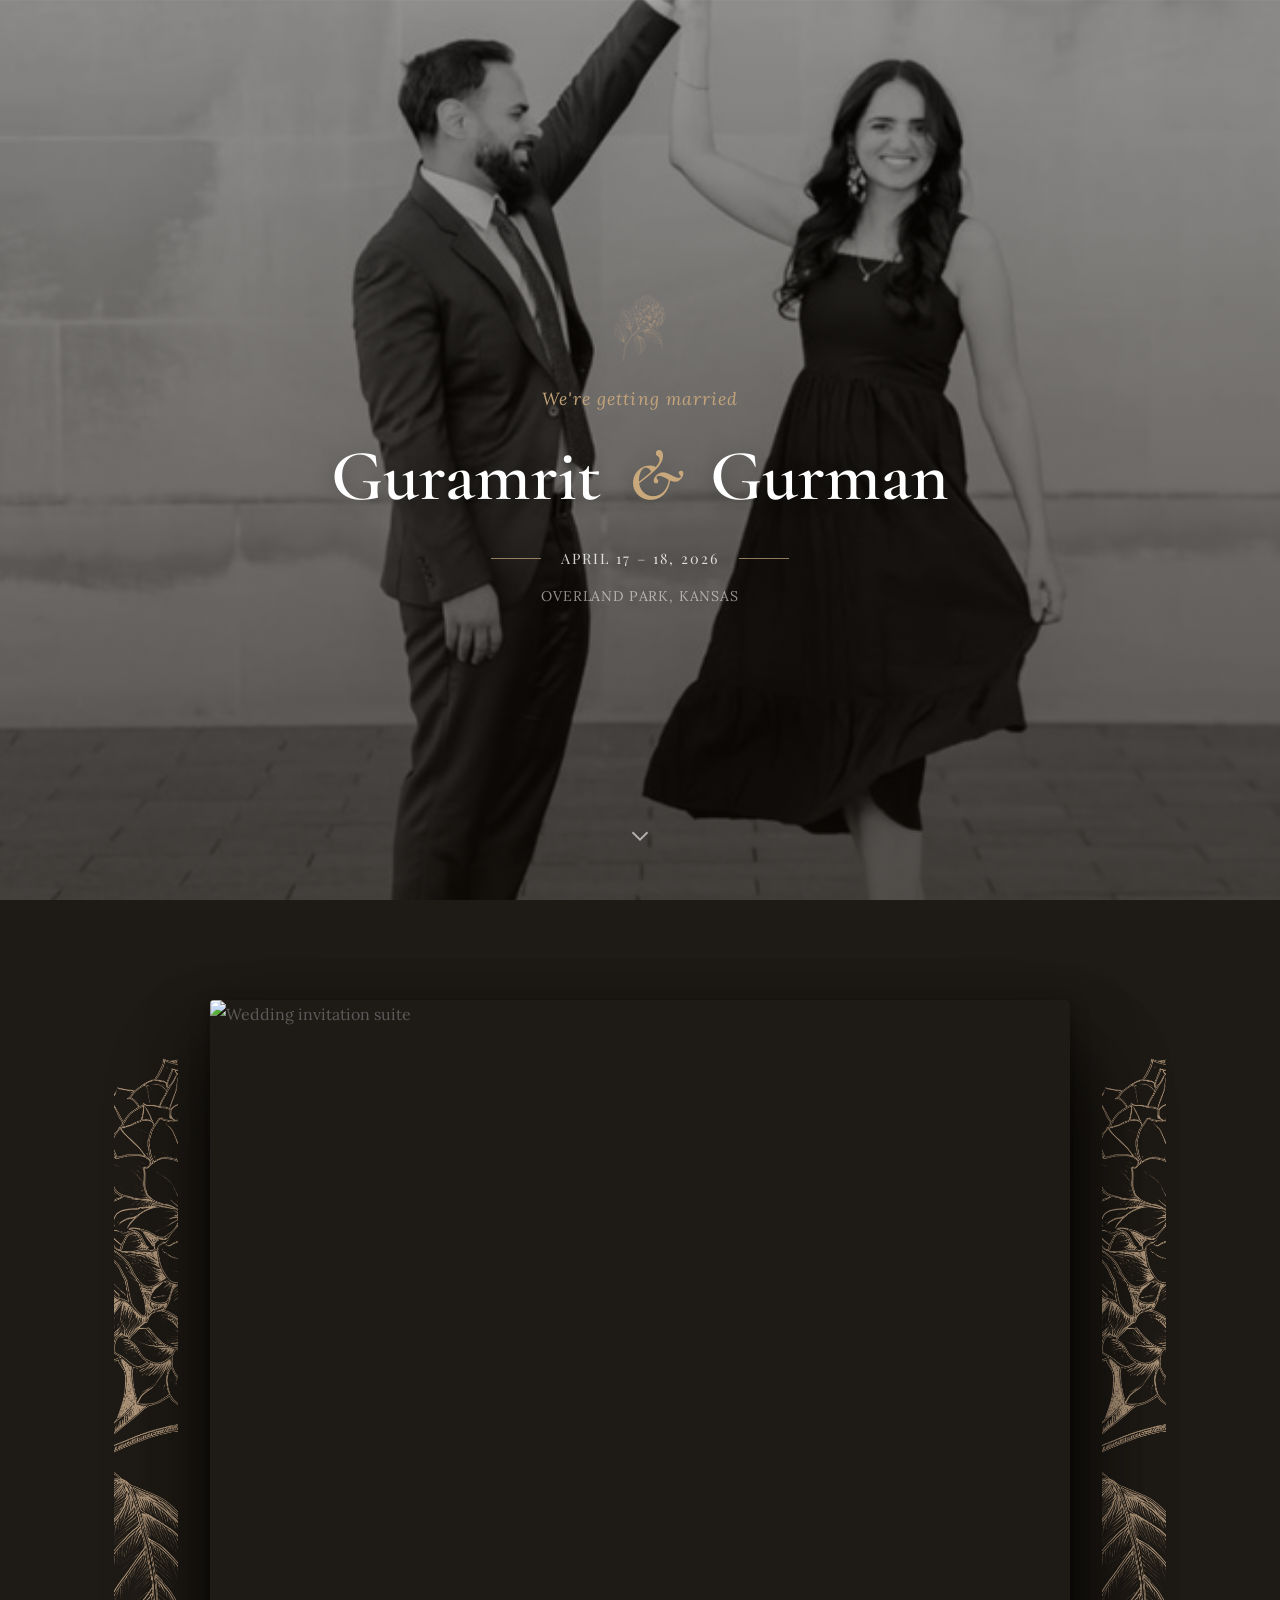
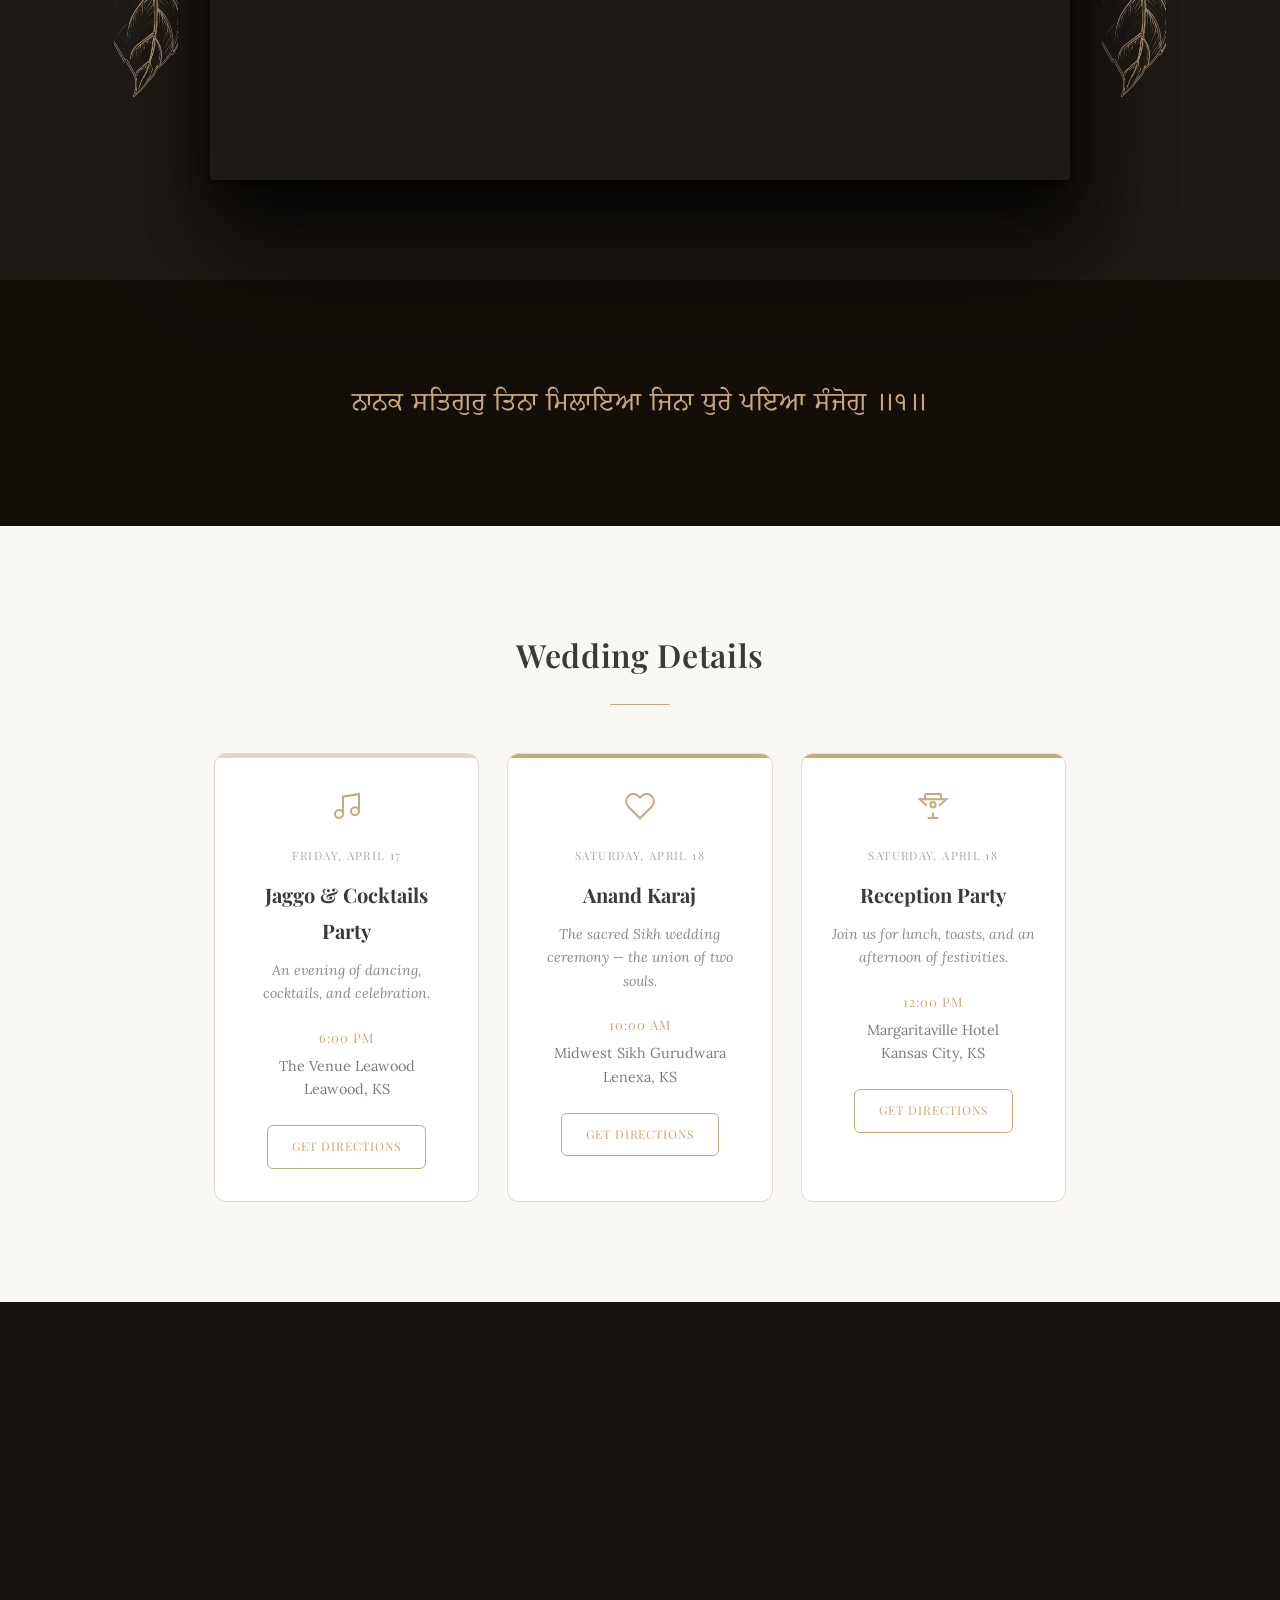
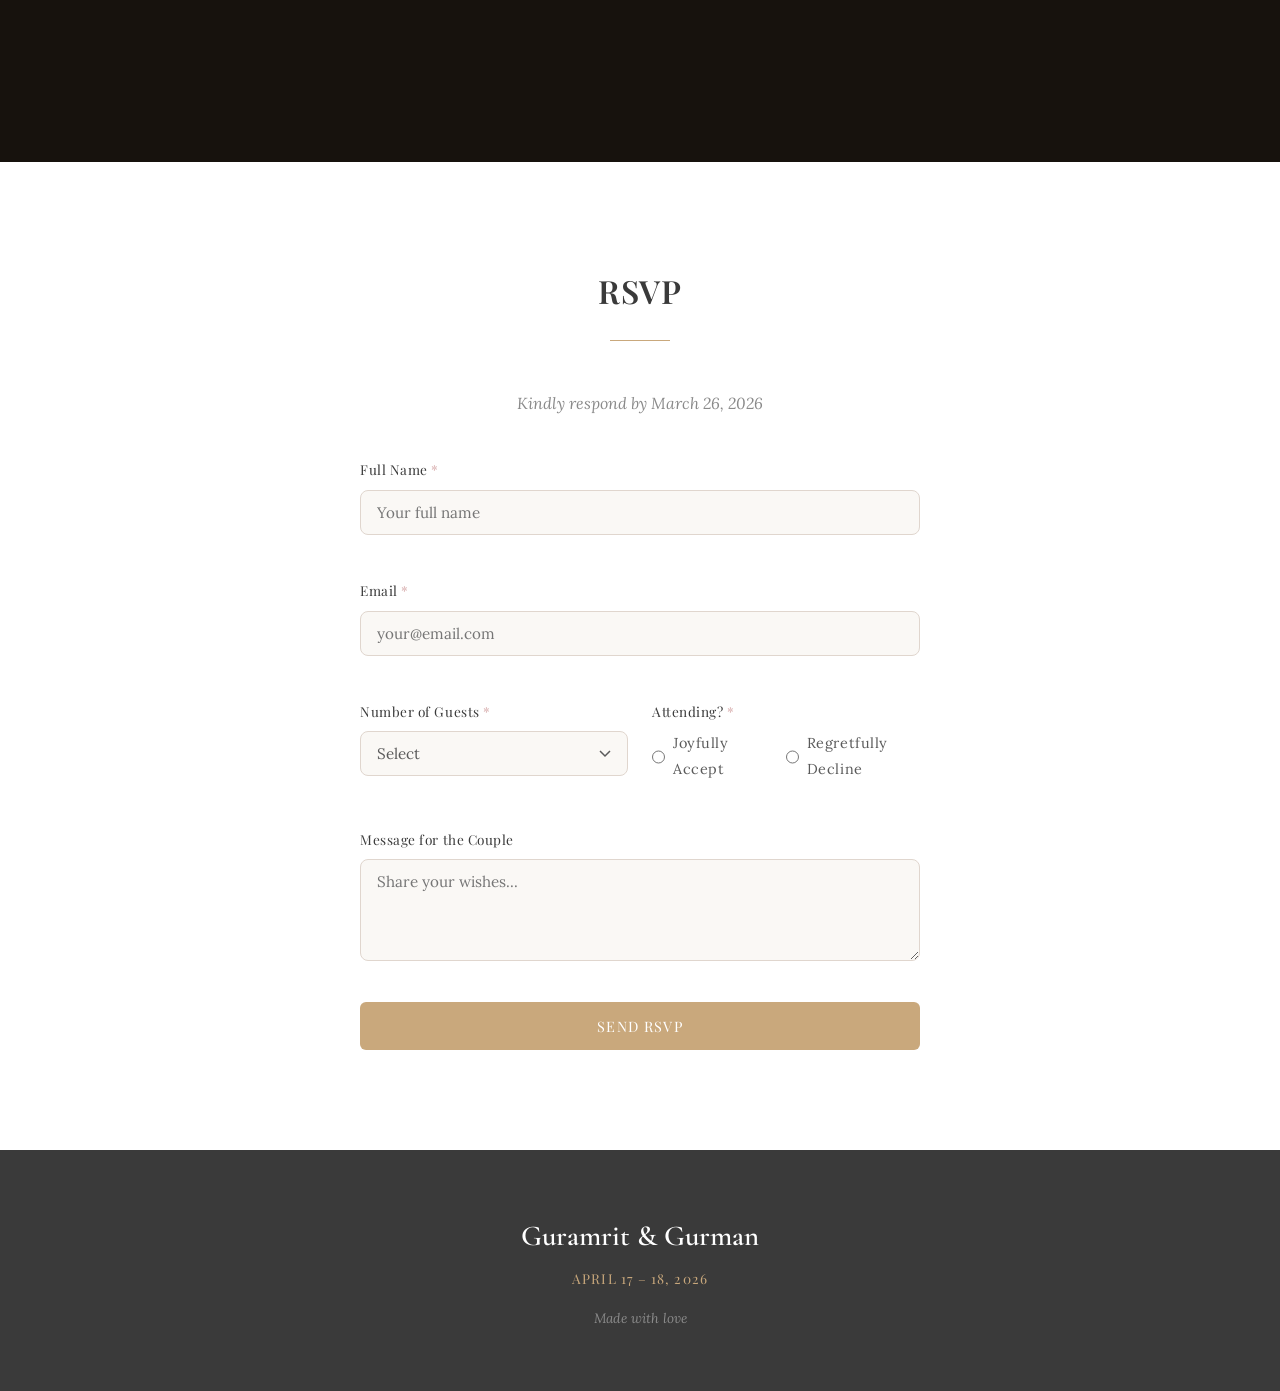
==== index.html @ ad021b14 "Add invitation suite, Gurbani shabad, and hero accent - Replace invitation spread with Custom Invita" ====
<!DOCTYPE html>
<html lang="en">
<head>
  <meta charset="UTF-8">
  <meta name="viewport" content="width=device-width, initial-scale=1.0">
  <title>Guramrit & Gurman — Wedding Invitation</title>
  <link rel="preconnect" href="https://fonts.googleapis.com">
  <link rel="preconnect" href="https://fonts.gstatic.com" crossorigin>
  <link href="https://fonts.googleapis.com/css2?family=Cormorant+Garamond:ital,wght@0,400;0,600;1,400&family=Lora:ital,wght@0,400;0,600;1,400&family=Noto+Serif+Gurmukhi:wght@400&family=Playfair+Display:wght@400;600;700&display=swap" rel="stylesheet">
  <link rel="stylesheet" href="css/style.css">
</head>
<body>

  <!-- Navigation -->
  <nav class="nav" id="nav">
    <ul>
<li><a href="#details">Details</a></li>
      <li><a href="#rsvp">RSVP</a></li>
    </ul>
  </nav>

  <!-- 1. Hero -->
  <section class="hero" id="hero">
    <div class="hero-content">
      <img src="images/32.png" alt="" class="hero-flower" aria-hidden="true">
      <p class="hero-tagline">We're getting married</p>
      <h1 class="hero-names">Guramrit <span class="amp">&amp;</span> Gurman</h1>
      <div class="hero-date">
        <span class="hero-date-line"></span>
        <span>April 17 &ndash; 18, 2026</span>
        <span class="hero-date-line"></span>
      </div>
      <p class="hero-venue">Overland Park, Kansas</p>
    </div>
    <a href="#story" class="scroll-indicator" aria-label="Scroll down">
      <svg width="30" height="30" viewBox="0 0 24 24" fill="none" stroke="currentColor" stroke-width="1.5">
        <polyline points="6 9 12 15 18 9"></polyline>
      </svg>
    </a>
  </section>


  <!-- 2. Invitation Suite -->
  <div class="invitation-suite" id="invitation">
    <img src="images/32.png" alt="" class="invitation-side-block" aria-hidden="true">
    <div class="invitation-suite-card fade-in">
      <img src="images/custom-invitation.png" alt="Wedding invitation suite">
    </div>
    <img src="images/32.png" alt="" class="invitation-side-block" aria-hidden="true">
  </div>

  <!-- Shabad Band -->
  <div class="shabad-band">
    <p class="shabad-text">ਨਾਨਕ ਸਤਿਗੁਰੁ ਤਿਨਾ ਮਿਲਾਇਆ ਜਿਨਾ ਧੁਰੇ ਪਇਆ ਸੰਜੋਗੁ ॥੧॥</p>
  </div>

  <!-- 3. Wedding Details -->
  <section class="section section-ivory" id="details">
    <div class="container">
      <h2 class="section-title">Wedding Details</h2>
      <div class="divider"></div>
      <div class="venues-grid fade-in">

        <div class="venue-card">
          <div class="venue-card-top-bar"></div>
          <div class="venue-icon">
            <svg width="32" height="32" viewBox="0 0 24 24" fill="none" stroke="currentColor" stroke-width="1.5">
              <path d="M9 18V5l12-2v13"></path>
              <circle cx="6" cy="18" r="3"></circle>
              <circle cx="18" cy="16" r="3"></circle>
            </svg>
          </div>
          <div class="venue-day">Friday, April 17</div>
          <h3>Jaggo &amp; Cocktails Party</h3>
          <p class="venue-desc">An evening of dancing, cocktails, and celebration.</p>
          <p class="venue-time">6:00 PM</p>
          <p class="venue-address">The Venue Leawood<br>Leawood, KS</p>
          <a href="https://maps.google.com/?q=The+Venue+Leawood+Kansas" target="_blank" rel="noopener" class="btn btn-outline btn-sm">Get Directions</a>
        </div>

        <div class="venue-card venue-card-highlight">
          <div class="venue-card-top-bar"></div>
          <div class="venue-icon">
            <svg width="32" height="32" viewBox="0 0 24 24" fill="none" stroke="currentColor" stroke-width="1.5">
              <path d="M20.84 4.61a5.5 5.5 0 0 0-7.78 0L12 5.67l-1.06-1.06a5.5 5.5 0 0 0-7.78 7.78l1.06 1.06L12 21.23l7.78-7.78 1.06-1.06a5.5 5.5 0 0 0 0-7.78z"></path>
            </svg>
          </div>
          <div class="venue-day">Saturday, April 18</div>
          <h3>Anand Karaj</h3>
          <p class="venue-desc">The sacred Sikh wedding ceremony — the union of two souls.</p>
          <p class="venue-time">10:00 AM</p>
          <p class="venue-address">Midwest Sikh Gurudwara<br>Lenexa, KS</p>
          <a href="https://maps.google.com/?q=Midwest+Sikh+Gurudwara+Lenexa+Kansas" target="_blank" rel="noopener" class="btn btn-outline btn-sm">Get Directions</a>
        </div>

        <div class="venue-card venue-card-highlight">
          <div class="venue-card-top-bar"></div>
          <div class="venue-icon">
            <svg width="32" height="32" viewBox="0 0 24 24" fill="none" stroke="currentColor" stroke-width="1.5">
              <path d="M8 21h8m-4-4v4m-4.5-9.25L2 7h20l-5.5 4.75M6 7V4a1 1 0 0 1 1-1h10a1 1 0 0 1 1 1v3"></path>
              <circle cx="12" cy="11" r="2"></circle>
            </svg>
          </div>
          <div class="venue-day">Saturday, April 18</div>
          <h3>Reception Party</h3>
          <p class="venue-desc">Join us for lunch, toasts, and an afternoon of festivities.</p>
          <p class="venue-time">12:00 PM</p>
          <p class="venue-address">Margaritaville Hotel<br>Kansas City, KS</p>
          <a href="https://maps.google.com/?q=Margaritaville+Hotel+Kansas+City+Kansas" target="_blank" rel="noopener" class="btn btn-outline btn-sm">Get Directions</a>
        </div>

      </div>
    </div>
  </section>

  <!-- Photo Band -->
  <div class="photo-band"></div>

  <!-- 7. RSVP -->
  <section class="section section-white" id="rsvp">
    <div class="container">
      <h2 class="section-title">RSVP</h2>
      <div class="divider"></div>
      <p class="rsvp-subtitle fade-in">Kindly respond by March 26, 2026</p>
      <form class="rsvp-form fade-in" id="rsvpForm" novalidate>
        <div class="form-group">
          <label for="name">Full Name <span class="required">*</span></label>
          <input type="text" id="name" name="name" required placeholder="Your full name">
          <span class="error-msg" id="nameError"></span>
        </div>
        <div class="form-group">
          <label for="email">Email <span class="required">*</span></label>
          <input type="email" id="email" name="email" required placeholder="your@email.com">
          <span class="error-msg" id="emailError"></span>
        </div>
        <div class="form-row">
          <div class="form-group">
            <label for="guests">Number of Guests <span class="required">*</span></label>
            <select id="guests" name="guests" required>
              <option value="">Select</option>
              <option value="1">1</option>
              <option value="2">2</option>
              <option value="3">3</option>
              <option value="4">4</option>
              <option value="5">5</option>
              <option value="6">6</option>
            </select>
            <span class="error-msg" id="guestsError"></span>
          </div>
          <div class="form-group">
            <label>Attending? <span class="required">*</span></label>
            <div class="radio-group">
              <label class="radio-label">
                <input type="radio" name="attending" value="yes" required>
                <span>Joyfully Accept</span>
              </label>
              <label class="radio-label">
                <input type="radio" name="attending" value="no" required>
                <span>Regretfully Decline</span>
              </label>
            </div>
            <span class="error-msg" id="attendingError"></span>
          </div>
        </div>
        <div class="form-group">
          <label for="message">Message for the Couple</label>
          <textarea id="message" name="message" rows="4" placeholder="Share your wishes..."></textarea>
        </div>
        <button type="submit" class="btn btn-primary">Send RSVP</button>
      </form>
      <div class="rsvp-success" id="rsvpSuccess">
        <div class="success-icon">
          <svg width="48" height="48" viewBox="0 0 24 24" fill="none" stroke="currentColor" stroke-width="1.5">
            <path d="M22 11.08V12a10 10 0 1 1-5.93-9.14"></path>
            <polyline points="22 4 12 14.01 9 11.01"></polyline>
          </svg>
        </div>
        <h3>Thank You!</h3>
        <p>Your RSVP has been received. We can't wait to celebrate with you!</p>
      </div>
    </div>
  </section>

  <!-- 8. Footer -->
  <footer class="footer">
    <p class="footer-names">Guramrit &amp; Gurman</p>
    <p class="footer-date">April 17 &ndash; 18, 2026</p>
    <p class="footer-love">Made with love</p>
  </footer>

  <script src="js/script.js"></script>
</body>
</html>
---- css/style.css ----
/* ========================================
   Wedding Invitation — Guramrit & Gurman
   ======================================== */

/* --- Reset & Base --- */
*,
*::before,
*::after {
  margin: 0;
  padding: 0;
  box-sizing: border-box;
}

html {
  scroll-behavior: smooth;
  font-size: 16px;
}

body {
  font-family: 'Lora', Georgia, serif;
  color: #5a5a5a;
  background-color: #1a1510;
  background-image: url('../images/gallery/gallery-bw-dancing.jpeg');
  background-attachment: fixed;
  background-size: cover;
  background-position: center 60%;
  line-height: 1.8;
  -webkit-font-smoothing: antialiased;
}

img {
  max-width: 100%;
  display: block;
}

a {
  color: #c9a87c;
  text-decoration: none;
  transition: color 0.3s;
}

a:hover {
  color: #b8935f;
}

/* --- Utility --- */
.container {
  max-width: 900px;
  margin: 0 auto;
  padding: 0 24px;
}

.required {
  color: #d4a5a5;
}

/* --- Shabad Band --- */
.shabad-band {
  width: 100%;
  padding: 100px 24px;
  display: flex;
  align-items: center;
  justify-content: center;
  text-align: center;
  position: relative;
}

.shabad-band::before {
  content: '';
  position: absolute;
  inset: 0;
  background: rgba(15, 10, 5, 0.55);
  pointer-events: none;
}

.shabad-text {
  position: relative;
  z-index: 1;
  font-family: 'Noto Serif Gurmukhi', serif;
  font-size: 1.6rem;
  color: #c9a87c;
  letter-spacing: 0.04em;
  line-height: 1.8;
  max-width: 800px;
  margin: 0 auto;
}

@media (max-width: 768px) {
  .shabad-band {
    padding: 80px 32px;
  }

  .shabad-text {
    font-size: 1.2rem;
  }
}

@media (max-width: 480px) {
  .shabad-text {
    font-size: 1rem;
  }
}

/* --- Navigation --- */
.nav {
  position: fixed;
  top: 0;
  left: 0;
  right: 0;
  z-index: 100;
  background: rgba(250, 248, 245, 0.92);
  backdrop-filter: blur(10px);
  border-bottom: 1px solid #e0d6ce;
  transform: translateY(-100%);
  transition: transform 0.4s ease;
}

.nav.visible {
  transform: translateY(0);
}

.nav ul {
  display: flex;
  justify-content: center;
  gap: 32px;
  list-style: none;
  padding: 16px 24px;
}

.nav a {
  font-family: 'Playfair Display', serif;
  font-size: 0.85rem;
  letter-spacing: 0.08em;
  text-transform: uppercase;
  color: #5a5a5a;
}

.nav a:hover {
  color: #c9a87c;
}

/* --- Section Base --- */
.section {
  padding: 100px 0;
}

.section-ivory {
  background-color: #faf8f5;
}

.section-white {
  background-color: #ffffff;
}

.section-title {
  font-family: 'Playfair Display', serif;
  font-size: 2rem;
  font-weight: 600;
  color: #3a3a3a;
  text-align: center;
  letter-spacing: 0.02em;
}

.divider {
  width: 60px;
  height: 1px;
  background-color: #c9a87c;
  margin: 20px auto 48px;
}

.divider-light {
  background-color: rgba(255, 255, 255, 0.5);
}

/* --- Fade-in Animation --- */
.fade-in {
  opacity: 0;
  transform: translateY(24px);
  transition: opacity 0.8s ease, transform 0.8s ease;
}

.fade-in.visible {
  opacity: 1;
  transform: translateY(0);
}

/* ========================================
   1. Hero
   ======================================== */
.hero {
  min-height: 100vh;
  display: flex;
  flex-direction: column;
  align-items: center;
  justify-content: center;
  text-align: center;
  padding: 40px 24px;
  position: relative;
  background: transparent;
}

.hero::before {
  content: '';
  position: absolute;
  inset: 0;
  background: linear-gradient(
    to bottom,
    rgba(15, 10, 5, 0.35) 0%,
    rgba(15, 10, 5, 0.50) 50%,
    rgba(15, 10, 5, 0.65) 100%
  );
  pointer-events: none;
}

.hero-content {
  position: relative;
  z-index: 1;
}

.hero-flower {
  width: 72px;
  height: 72px;
  margin: 0 auto 20px;
  display: block;
  border-radius: 2px;
  opacity: 0.9;
}

.hero-tagline {
  font-family: 'Lora', serif;
  font-style: italic;
  font-size: 1.1rem;
  color: rgba(201, 168, 124, 0.95);
  margin-bottom: 20px;
  letter-spacing: 0.06em;
}

.hero-names {
  font-family: 'Cormorant Garamond', serif;
  font-size: 4.5rem;
  font-weight: 600;
  color: #ffffff;
  line-height: 1.15;
  margin-bottom: 28px;
  text-shadow: 0 2px 20px rgba(0, 0, 0, 0.3);
}

.hero-names .amp {
  font-style: italic;
  color: #c9a87c;
  display: inline-block;
  margin: 0 10px;
}

.hero-date {
  display: flex;
  align-items: center;
  justify-content: center;
  gap: 20px;
  font-family: 'Playfair Display', serif;
  font-size: 0.9rem;
  letter-spacing: 0.14em;
  text-transform: uppercase;
  color: rgba(255, 255, 255, 0.82);
  margin-bottom: 12px;
}

.hero-date-line {
  display: block;
  width: 50px;
  height: 1px;
  background: rgba(201, 168, 124, 0.7);
}

.hero-venue {
  font-size: 0.88rem;
  color: rgba(255, 255, 255, 0.55);
  letter-spacing: 0.06em;
  text-transform: uppercase;
}

.scroll-indicator {
  position: absolute;
  bottom: 40px;
  color: rgba(255, 255, 255, 0.6);
  z-index: 1;
  animation: bounce 2s infinite;
}

@keyframes bounce {
  0%, 20%, 50%, 80%, 100% { transform: translateY(0); }
  40% { transform: translateY(8px); }
  60% { transform: translateY(4px); }
}

/* ========================================
   2. Our Story
   ======================================== */
.story-content {
  max-width: 640px;
  margin: 0 auto;
  text-align: center;
}

.story-content p {
  margin-bottom: 20px;
  font-size: 1.05rem;
}


/* ========================================
   3. Event Details
   ======================================== */
.details-cards {
  display: grid;
  grid-template-columns: repeat(3, 1fr);
  gap: 32px;
}

.detail-card {
  text-align: center;
  padding: 40px 24px;
  background: #faf8f5;
  border: 1px solid #e0d6ce;
  border-radius: 12px;
  transition: transform 0.3s ease, box-shadow 0.3s ease;
}

.detail-card:hover {
  transform: translateY(-4px);
  box-shadow: 0 8px 30px rgba(0, 0, 0, 0.06);
}

.detail-icon {
  color: #c9a87c;
  margin-bottom: 16px;
}

.detail-card h3 {
  font-family: 'Playfair Display', serif;
  font-size: 1.2rem;
  color: #3a3a3a;
  margin-bottom: 8px;
}

.detail-sub {
  font-size: 0.85rem;
  color: #8a8a8a;
  margin-top: 4px;
}

/* ========================================
   4. Timeline
   ======================================== */
.timeline {
  position: relative;
  max-width: 600px;
  margin: 0 auto;
  padding-left: 40px;
}

.timeline::before {
  content: '';
  position: absolute;
  left: 7px;
  top: 8px;
  bottom: 8px;
  width: 1px;
  background-color: #e0d6ce;
}

.timeline-day {
  position: relative;
  padding-bottom: 24px;
  margin-left: -40px;
  padding-left: 0;
  text-align: center;
}

.timeline-day-title {
  font-family: 'Playfair Display', serif;
  font-size: 1.2rem;
  color: #3a3a3a;
  margin-bottom: 4px;
}

.timeline-day-divider {
  margin-top: 16px;
  padding-top: 32px;
  border-top: 1px solid #e0d6ce;
}

.timeline-day-venue {
  font-size: 0.85rem;
  color: #c9a87c;
  font-style: italic;
}

.timeline-item {
  position: relative;
  padding-bottom: 40px;
  display: grid;
  grid-template-columns: 1fr;
  gap: 4px;
}

.timeline-item:last-child {
  padding-bottom: 0;
}

.timeline-dot {
  position: absolute;
  left: -40px;
  top: 4px;
  width: 15px;
  height: 15px;
  border-radius: 50%;
  border: 2px solid #c9a87c;
  background: #faf8f5;
  z-index: 1;
}

.timeline-dot-accent {
  background: #c9a87c;
}

.section-white .timeline-dot {
  background: #ffffff;
}

.section-white .timeline-dot.timeline-dot-accent {
  background: #c9a87c;
}

.timeline-time {
  font-family: 'Playfair Display', serif;
  font-size: 0.85rem;
  color: #c9a87c;
  letter-spacing: 0.06em;
  text-transform: uppercase;
}

.timeline-content h3 {
  font-family: 'Playfair Display', serif;
  font-size: 1.15rem;
  color: #3a3a3a;
  margin-bottom: 4px;
}

.timeline-content p {
  font-size: 0.92rem;
  color: #7a7a7a;
}

/* ========================================
   5. Photo Gallery
   ======================================== */
.gallery-grid {
  display: grid;
  grid-template-columns: repeat(4, 1fr);
  grid-auto-rows: 240px;
  gap: 16px;
}

.gallery-item {
  border-radius: 12px;
  overflow: hidden;
  cursor: pointer;
  transition: transform 0.3s ease, box-shadow 0.3s ease;
}

.gallery-item:hover {
  transform: scale(1.03);
  box-shadow: 0 8px 30px rgba(0, 0, 0, 0.1);
}

.gallery-item img {
  width: 100%;
  height: 100%;
  object-fit: cover;
}

.gallery-item-tall {
  grid-row: span 2;
}

/* ========================================
   6. Venues / Getting There
   ======================================== */
.venues-grid {
  display: grid;
  grid-template-columns: repeat(auto-fit, minmax(240px, 1fr));
  gap: 28px;
}

.venue-card {
  position: relative;
  padding: 36px 28px 32px;
  border: 1px solid #e0d6ce;
  border-radius: 12px;
  background: #ffffff;
  text-align: center;
  overflow: hidden;
  transition: transform 0.3s ease, box-shadow 0.3s ease;
}

.venue-card:hover {
  transform: translateY(-5px);
  box-shadow: 0 12px 40px rgba(0, 0, 0, 0.08);
}

.venue-card-top-bar {
  position: absolute;
  top: 0;
  left: 0;
  right: 0;
  height: 4px;
  background: #e0d6ce;
}

.venue-card-highlight .venue-card-top-bar {
  background: #c9a87c;
}

.venue-card-highlight {
  border-color: rgba(201, 168, 124, 0.4);
}

.venue-icon {
  color: #c9a87c;
  margin-bottom: 16px;
}

.venue-day {
  font-family: 'Playfair Display', serif;
  font-size: 0.72rem;
  text-transform: uppercase;
  letter-spacing: 0.12em;
  color: #aaa;
  margin-bottom: 10px;
}

.venue-card h3 {
  font-family: 'Playfair Display', serif;
  font-size: 1.25rem;
  color: #3a3a3a;
  margin-bottom: 10px;
}

.venue-desc {
  font-size: 0.88rem;
  font-style: italic;
  color: #8a8a8a;
  line-height: 1.65;
  margin-bottom: 20px;
}

.venue-time {
  display: block;
  font-family: 'Playfair Display', serif;
  font-size: 0.82rem;
  letter-spacing: 0.08em;
  text-transform: uppercase;
  color: #c9a87c;
  margin-bottom: 6px;
}

.venue-address {
  font-size: 0.9rem;
  color: #7a7a7a;
  line-height: 1.6;
  margin-bottom: 24px;
}

/* --- Buttons --- */
.btn {
  display: inline-block;
  font-family: 'Playfair Display', serif;
  font-size: 0.85rem;
  letter-spacing: 0.08em;
  text-transform: uppercase;
  padding: 12px 32px;
  border-radius: 6px;
  cursor: pointer;
  transition: all 0.3s ease;
  border: none;
}

.btn-sm {
  font-size: 0.75rem;
  padding: 10px 24px;
}

.btn-outline {
  border: 1px solid #c9a87c;
  color: #c9a87c;
  background: transparent;
}

.btn-outline:hover {
  background: #c9a87c;
  color: #ffffff;
}

.btn-primary {
  background: #c9a87c;
  color: #ffffff;
  font-size: 0.9rem;
  padding: 14px 48px;
}

.btn-primary:hover {
  background: #b8935f;
}

/* ========================================
   7. RSVP Form
   ======================================== */
.rsvp-subtitle {
  text-align: center;
  font-style: italic;
  color: #8a8a8a;
  margin-bottom: 40px;
}

.rsvp-form {
  max-width: 560px;
  margin: 0 auto;
}

.form-group {
  margin-bottom: 24px;
}

.form-row {
  display: grid;
  grid-template-columns: 1fr 1fr;
  gap: 24px;
}

label {
  display: block;
  font-family: 'Playfair Display', serif;
  font-size: 0.85rem;
  letter-spacing: 0.04em;
  color: #3a3a3a;
  margin-bottom: 8px;
}

input[type="text"],
input[type="email"],
select,
textarea {
  width: 100%;
  font-family: 'Lora', serif;
  font-size: 0.95rem;
  padding: 12px 16px;
  border: 1px solid #e0d6ce;
  border-radius: 8px;
  background: #faf8f5;
  color: #5a5a5a;
  transition: border-color 0.3s, box-shadow 0.3s;
  outline: none;
}

input:focus,
select:focus,
textarea:focus {
  border-color: #c9a87c;
  box-shadow: 0 0 0 3px rgba(201, 168, 124, 0.1);
}

input.error,
select.error {
  border-color: #d4a5a5;
}

.error-msg {
  display: block;
  font-size: 0.8rem;
  color: #d4a5a5;
  margin-top: 4px;
  min-height: 1.2em;
}

select {
  appearance: none;
  background-image: url("data:image/svg+xml,%3Csvg width='12' height='8' viewBox='0 0 12 8' fill='none' xmlns='http://www.w3.org/2000/svg'%3E%3Cpath d='M1 1L6 6L11 1' stroke='%235a5a5a' stroke-width='1.5'/%3E%3C/svg%3E");
  background-repeat: no-repeat;
  background-position: right 16px center;
  padding-right: 40px;
}

textarea {
  resize: vertical;
  min-height: 100px;
}

.radio-group {
  display: flex;
  gap: 24px;
  margin-top: 4px;
}

.radio-label {
  display: flex;
  align-items: center;
  gap: 8px;
  cursor: pointer;
  font-family: 'Lora', serif;
  font-size: 0.9rem;
  color: #5a5a5a;
  margin-bottom: 0;
}

input[type="radio"] {
  accent-color: #c9a87c;
  width: 16px;
  height: 16px;
}

.rsvp-form .btn-primary {
  width: 100%;
  margin-top: 8px;
}

/* RSVP Success */
.rsvp-success {
  display: none;
  text-align: center;
  max-width: 480px;
  margin: 0 auto;
  padding: 48px 24px;
}

.rsvp-success.show {
  display: block;
}

.success-icon {
  color: #c9a87c;
  margin-bottom: 16px;
}

.rsvp-success h3 {
  font-family: 'Playfair Display', serif;
  font-size: 1.6rem;
  color: #3a3a3a;
  margin-bottom: 12px;
}

.rsvp-success p {
  color: #7a7a7a;
}

/* ========================================
   2. Our Story — Editorial Split
   ======================================== */
.story-split {
  max-width: 960px;
  margin: 0 auto;
  padding: 0 24px;
  display: grid;
  grid-template-columns: 1fr 1fr;
  gap: 80px;
  align-items: center;
}

.story-photo-frame {
  height: 580px;
  border-radius: 4px;
  overflow: hidden;
  box-shadow: 0 16px 60px rgba(0, 0, 0, 0.10);
}

.story-photo-frame img {
  width: 100%;
  height: 100%;
  object-fit: cover;
  object-position: bottom center;
  display: block;
}

.story-text .section-title {
  text-align: left;
}

.story-text .divider {
  margin-left: 0;
  margin-right: auto;
}

.story-text .story-content {
  text-align: left;
  max-width: none;
  margin: 0;
}

/* ========================================
   Invitation Suite
   ======================================== */
.invitation-suite {
  min-height: 100vh;
  padding: 100px 40px;
  display: flex;
  align-items: center;
  justify-content: center;
  gap: 32px;
  background: #1e1a15;
}

.invitation-side-block {
  width: 64px;
  align-self: stretch;
  border-radius: 3px;
  flex-shrink: 0;
  object-fit: cover;
  display: block;
}

@media (max-width: 768px) {
  .invitation-side-block {
    display: none;
  }
}

.invitation-suite-card {
  max-width: 860px;
  width: 100%;
  border-radius: 4px;
  overflow: hidden;
  height: 780px;
  transform: perspective(1600px) rotateY(-5deg) rotateX(2deg);
  box-shadow:
    0 2px 4px rgba(0, 0, 0, 0.1),
    0 8px 20px rgba(0, 0, 0, 0.25),
    0 30px 60px rgba(0, 0, 0, 0.5),
    0 70px 100px rgba(0, 0, 0, 0.35),
    20px 60px 80px rgba(0, 0, 0, 0.4);
  transition: transform 0.7s ease, box-shadow 0.7s ease;
}

.invitation-suite-card:hover {
  transform: perspective(1600px) rotateY(-1deg) rotateX(0.5deg) translateY(-12px);
  box-shadow:
    0 4px 8px rgba(0, 0, 0, 0.12),
    0 16px 36px rgba(0, 0, 0, 0.28),
    0 48px 80px rgba(0, 0, 0, 0.52),
    0 90px 120px rgba(0, 0, 0, 0.38),
    24px 80px 100px rgba(0, 0, 0, 0.42);
}

.invitation-suite-card img {
  width: 100%;
  height: 100%;
  object-fit: cover;
  object-position: center 55%;
  display: block;
}

@media (max-width: 768px) {
  .invitation-suite {
    padding: 80px 24px;
    min-height: auto;
  }

  .invitation-suite-card {
    max-width: 560px;
    height: 480px;
    transform: perspective(1000px) rotateY(-2deg) rotateX(1deg);
  }
}

@media (max-width: 480px) {
  .invitation-suite-card {
    transform: none;
    height: 360px;
    box-shadow: 0 20px 60px rgba(0, 0, 0, 0.5);
  }
}

/* ========================================
   Photo Band
   ======================================== */
.photo-band {
  height: 460px;
  position: relative;
}

.photo-band::before {
  content: '';
  position: absolute;
  inset: 0;
  background: rgba(15, 10, 5, 0.25);
  pointer-events: none;
  z-index: 1;
}

/* ========================================
   8. Footer
   ======================================== */
.footer {
  text-align: center;
  padding: 60px 24px;
  background: #3a3a3a;
  color: #e0d6ce;
}

.footer-names {
  font-family: 'Cormorant Garamond', serif;
  font-size: 1.8rem;
  font-weight: 600;
  color: #ffffff;
  margin-bottom: 4px;
}

.footer-date {
  font-family: 'Playfair Display', serif;
  font-size: 0.85rem;
  letter-spacing: 0.08em;
  text-transform: uppercase;
  color: #c9a87c;
  margin-bottom: 16px;
}

.footer-love {
  font-style: italic;
  font-size: 0.85rem;
  color: #8a8a8a;
}

/* ========================================
   Responsive
   ======================================== */
@media (max-width: 768px) {
  .hero-names {
    font-size: 2.8rem;
  }

  .hero-date {
    flex-direction: column;
    gap: 8px;
  }

  .hero-date-line {
    display: none;
  }

  .section {
    padding: 72px 0;
  }

  .section-title {
    font-size: 1.6rem;
  }

  .story-split {
    grid-template-columns: 1fr;
    gap: 40px;
  }

  .story-photo-frame {
    height: 380px;
  }

  .story-text .section-title,
  .story-text .divider {
    text-align: center;
    margin-left: auto;
  }

  .story-text .story-content {
    text-align: center;
  }

  .photo-band {
    height: 300px;
  }

  .details-cards {
    grid-template-columns: 1fr;
    gap: 20px;
  }

  .detail-card {
    padding: 32px 20px;
  }

  .gallery-grid {
    grid-template-columns: repeat(2, 1fr);
    grid-auto-rows: 180px;
  }

  .gallery-item-tall {
    grid-row: span 1;
  }

  .venues-grid {
    grid-template-columns: 1fr;
    gap: 20px;
  }

  .form-row {
    grid-template-columns: 1fr;
    gap: 0;
  }

  .nav ul {
    gap: 16px;
    flex-wrap: wrap;
    justify-content: center;
    padding: 12px 16px;
  }

  .nav a {
    font-size: 0.75rem;
  }
}

@media (max-width: 480px) {
  .hero-names {
    font-size: 1.8rem;
  }

  .gallery-grid {
    grid-template-columns: 1fr 1fr;
    grid-auto-rows: 150px;
  }
}
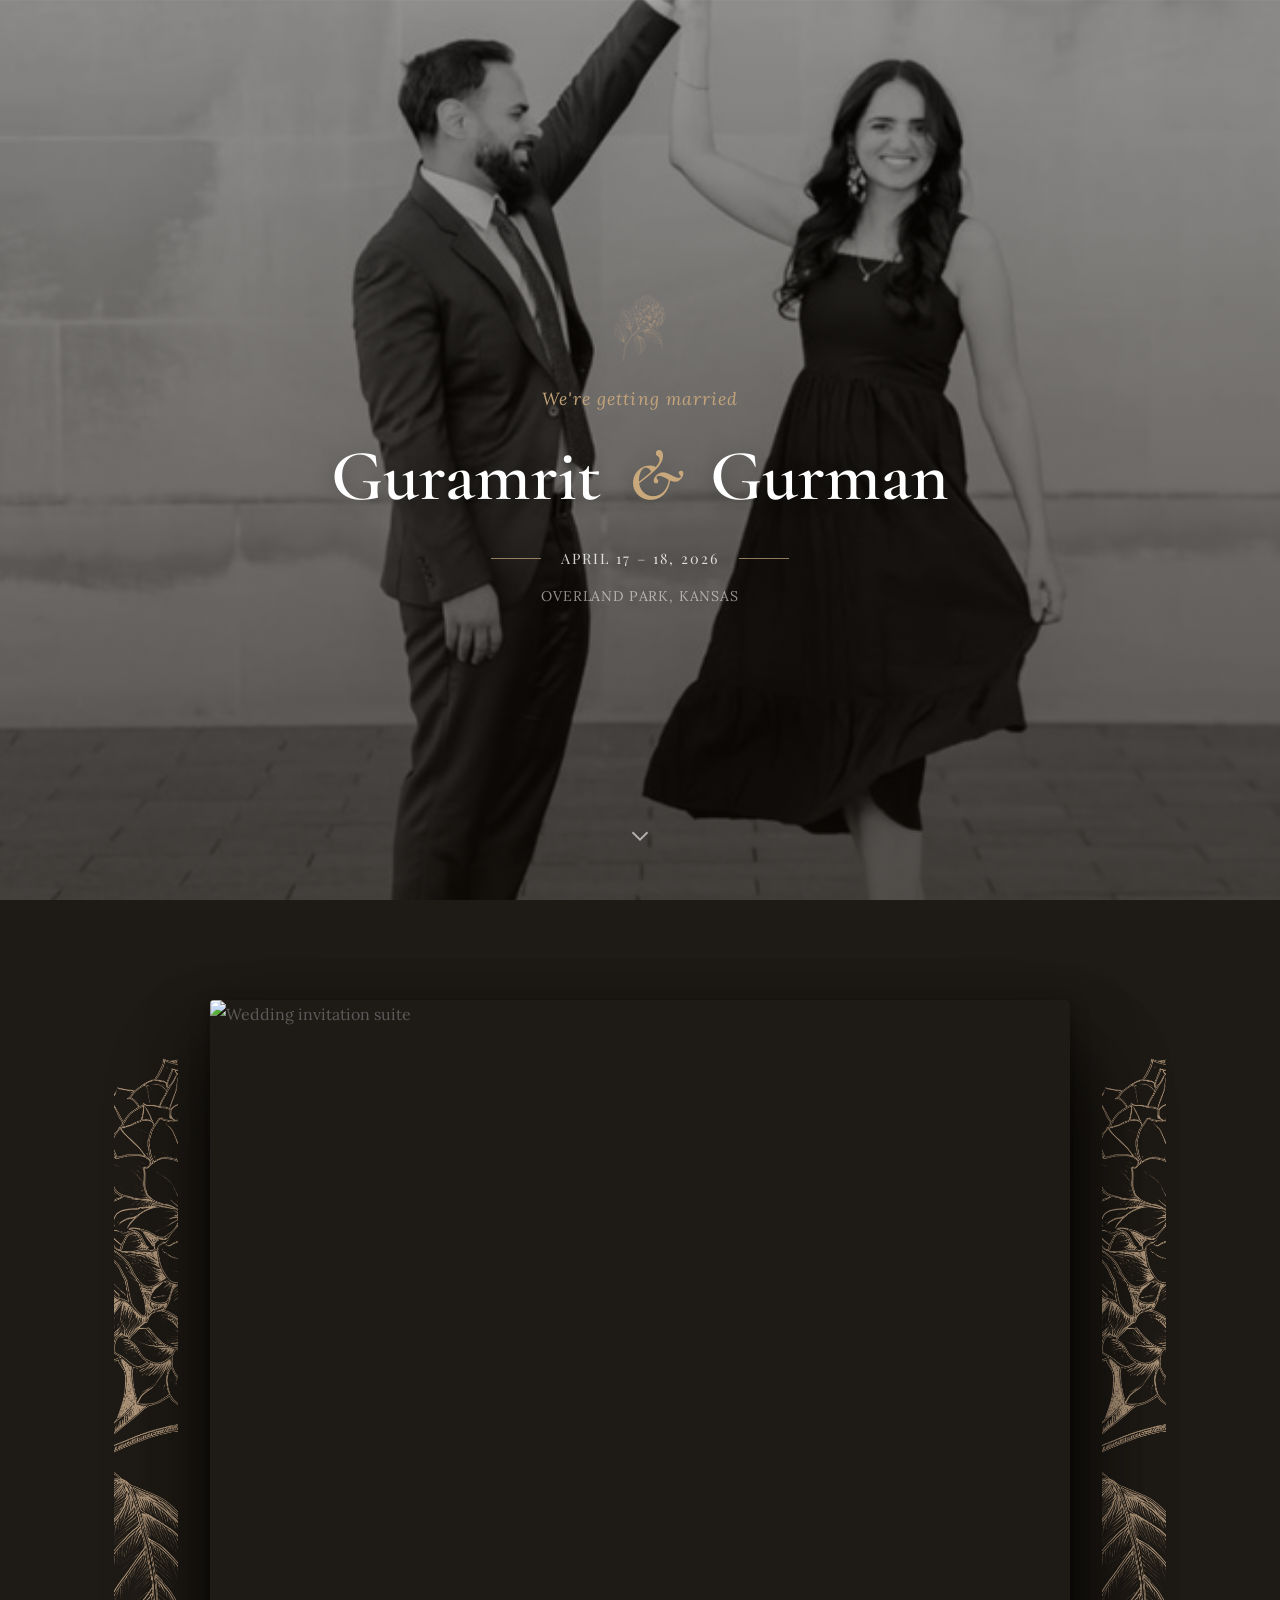
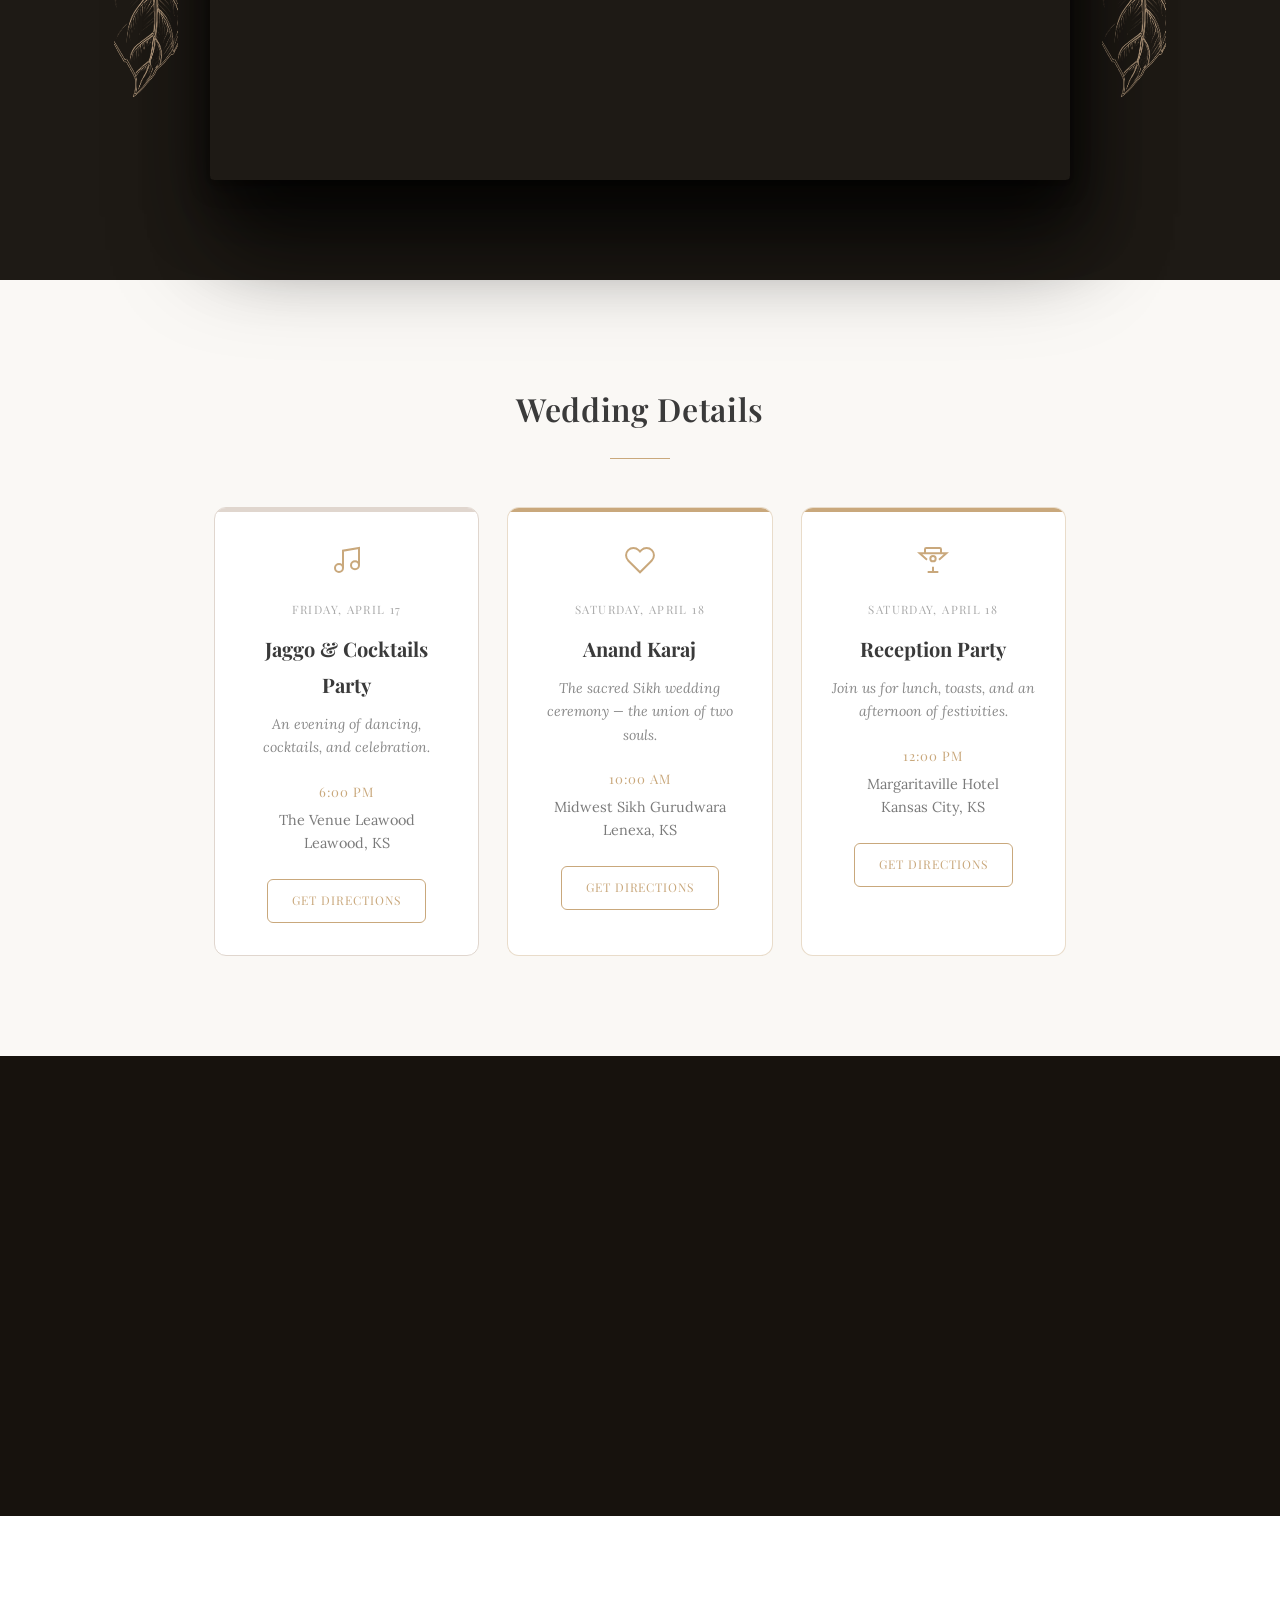
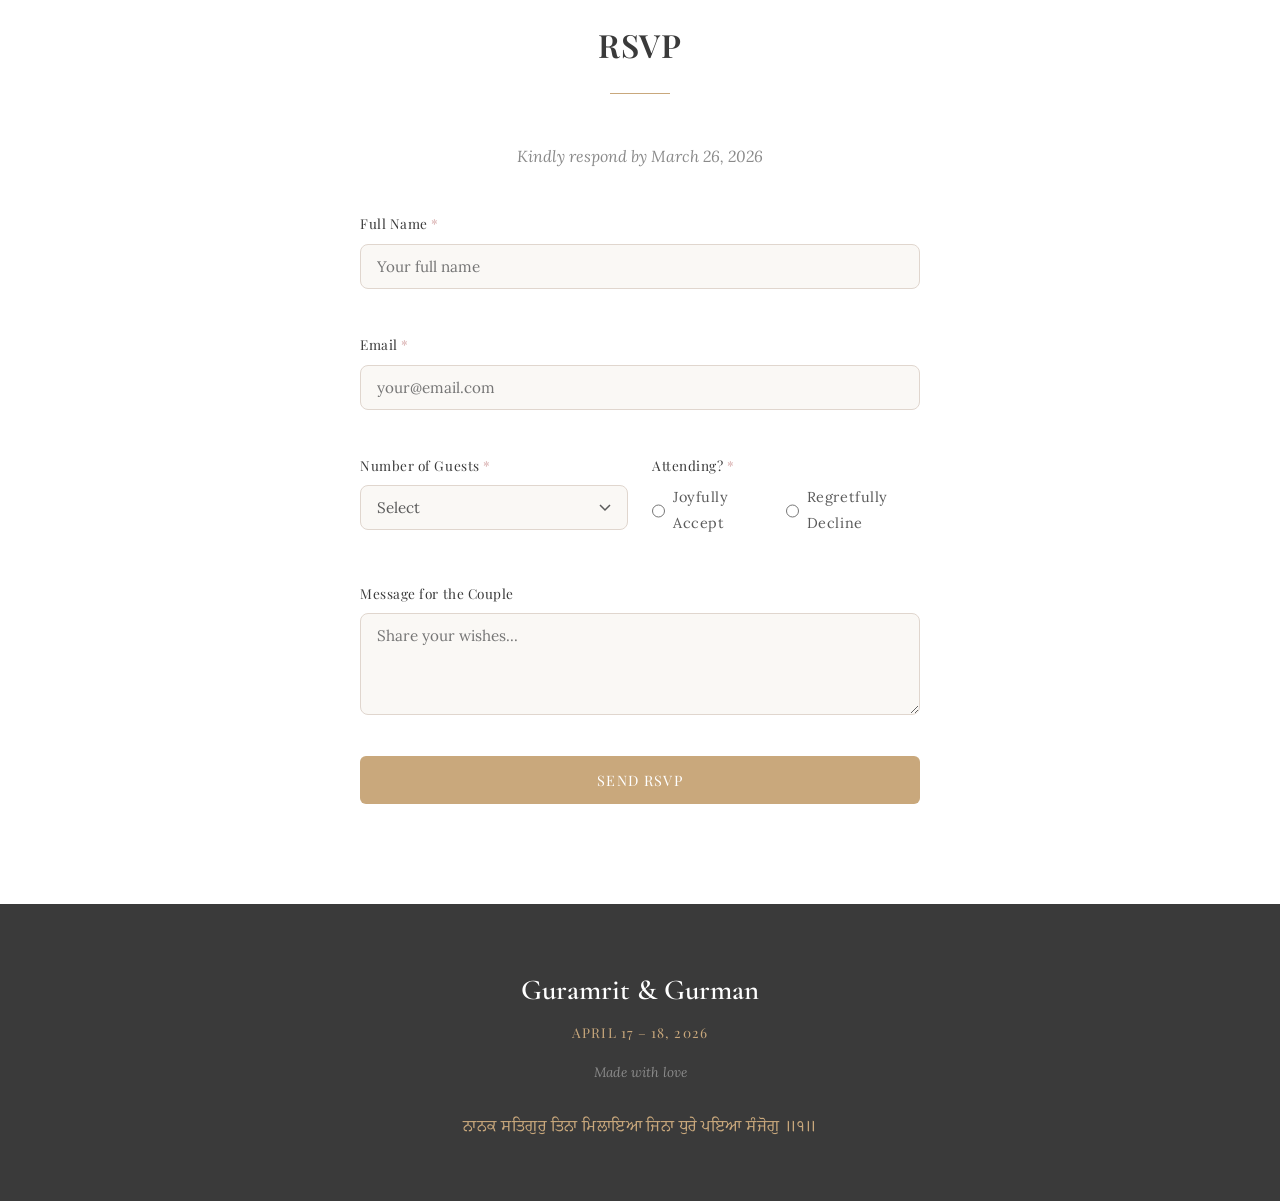
==== commit 0fd72cb3: "Move Gurbani shabad to footer Removed shabad band section, placed verse at bottom of footer in gold " ====
--- a/index.html
+++ b/index.html
@@ -42,16 +42,11 @@
 
   <!-- 2. Invitation Suite -->
   <div class="invitation-suite" id="invitation">
-    <img src="images/32.png" alt="" class="invitation-side-block" aria-hidden="true">
+    <div class="invitation-side-block"><img src="images/32.png" alt="" aria-hidden="true"></div>
     <div class="invitation-suite-card fade-in">
       <img src="images/custom-invitation.png" alt="Wedding invitation suite">
     </div>
-    <img src="images/32.png" alt="" class="invitation-side-block" aria-hidden="true">
-  </div>
-
-  <!-- Shabad Band -->
-  <div class="shabad-band">
-    <p class="shabad-text">ਨਾਨਕ ਸਤਿਗੁਰੁ ਤਿਨਾ ਮਿਲਾਇਆ ਜਿਨਾ ਧੁਰੇ ਪਇਆ ਸੰਜੋਗੁ ॥੧॥</p>
+    <div class="invitation-side-block"><img src="images/32.png" alt="" aria-hidden="true"></div>
   </div>
 
   <!-- 3. Wedding Details -->
@@ -186,6 +181,7 @@
     <p class="footer-names">Guramrit &amp; Gurman</p>
     <p class="footer-date">April 17 &ndash; 18, 2026</p>
     <p class="footer-love">Made with love</p>
+    <p class="footer-shabad">ਨਾਨਕ ਸਤਿਗੁਰੁ ਤਿਨਾ ਮਿਲਾਇਆ ਜਿਨਾ ਧੁਰੇ ਪਇਆ ਸੰਜੋਗੁ ॥੧॥</p>
   </footer>
 
   <script src="js/script.js"></script>
--- a/css/style.css
+++ b/css/style.css
@@ -54,52 +54,6 @@
   color: #d4a5a5;
 }
 
-/* --- Shabad Band --- */
-.shabad-band {
-  width: 100%;
-  padding: 100px 24px;
-  display: flex;
-  align-items: center;
-  justify-content: center;
-  text-align: center;
-  position: relative;
-}
-
-.shabad-band::before {
-  content: '';
-  position: absolute;
-  inset: 0;
-  background: rgba(15, 10, 5, 0.55);
-  pointer-events: none;
-}
-
-.shabad-text {
-  position: relative;
-  z-index: 1;
-  font-family: 'Noto Serif Gurmukhi', serif;
-  font-size: 1.6rem;
-  color: #c9a87c;
-  letter-spacing: 0.04em;
-  line-height: 1.8;
-  max-width: 800px;
-  margin: 0 auto;
-}
-
-@media (max-width: 768px) {
-  .shabad-band {
-    padding: 80px 32px;
-  }
-
-  .shabad-text {
-    font-size: 1.2rem;
-  }
-}
-
-@media (max-width: 480px) {
-  .shabad-text {
-    font-size: 1rem;
-  }
-}
 
 /* --- Navigation --- */
 .nav {
@@ -811,9 +765,15 @@
 
 .invitation-side-block {
   width: 64px;
-  align-self: stretch;
+  height: 780px;
   border-radius: 3px;
   flex-shrink: 0;
+  overflow: hidden;
+}
+
+.invitation-side-block img {
+  width: 100%;
+  height: 100%;
   object-fit: cover;
   display: block;
 }
@@ -929,6 +889,15 @@
   color: #8a8a8a;
 }
 
+.footer-shabad {
+  font-family: 'Noto Serif Gurmukhi', serif;
+  font-size: 1rem;
+  color: #c9a87c;
+  margin-top: 28px;
+  letter-spacing: 0.03em;
+  line-height: 1.8;
+}
+
 /* ========================================
    Responsive
    ======================================== */
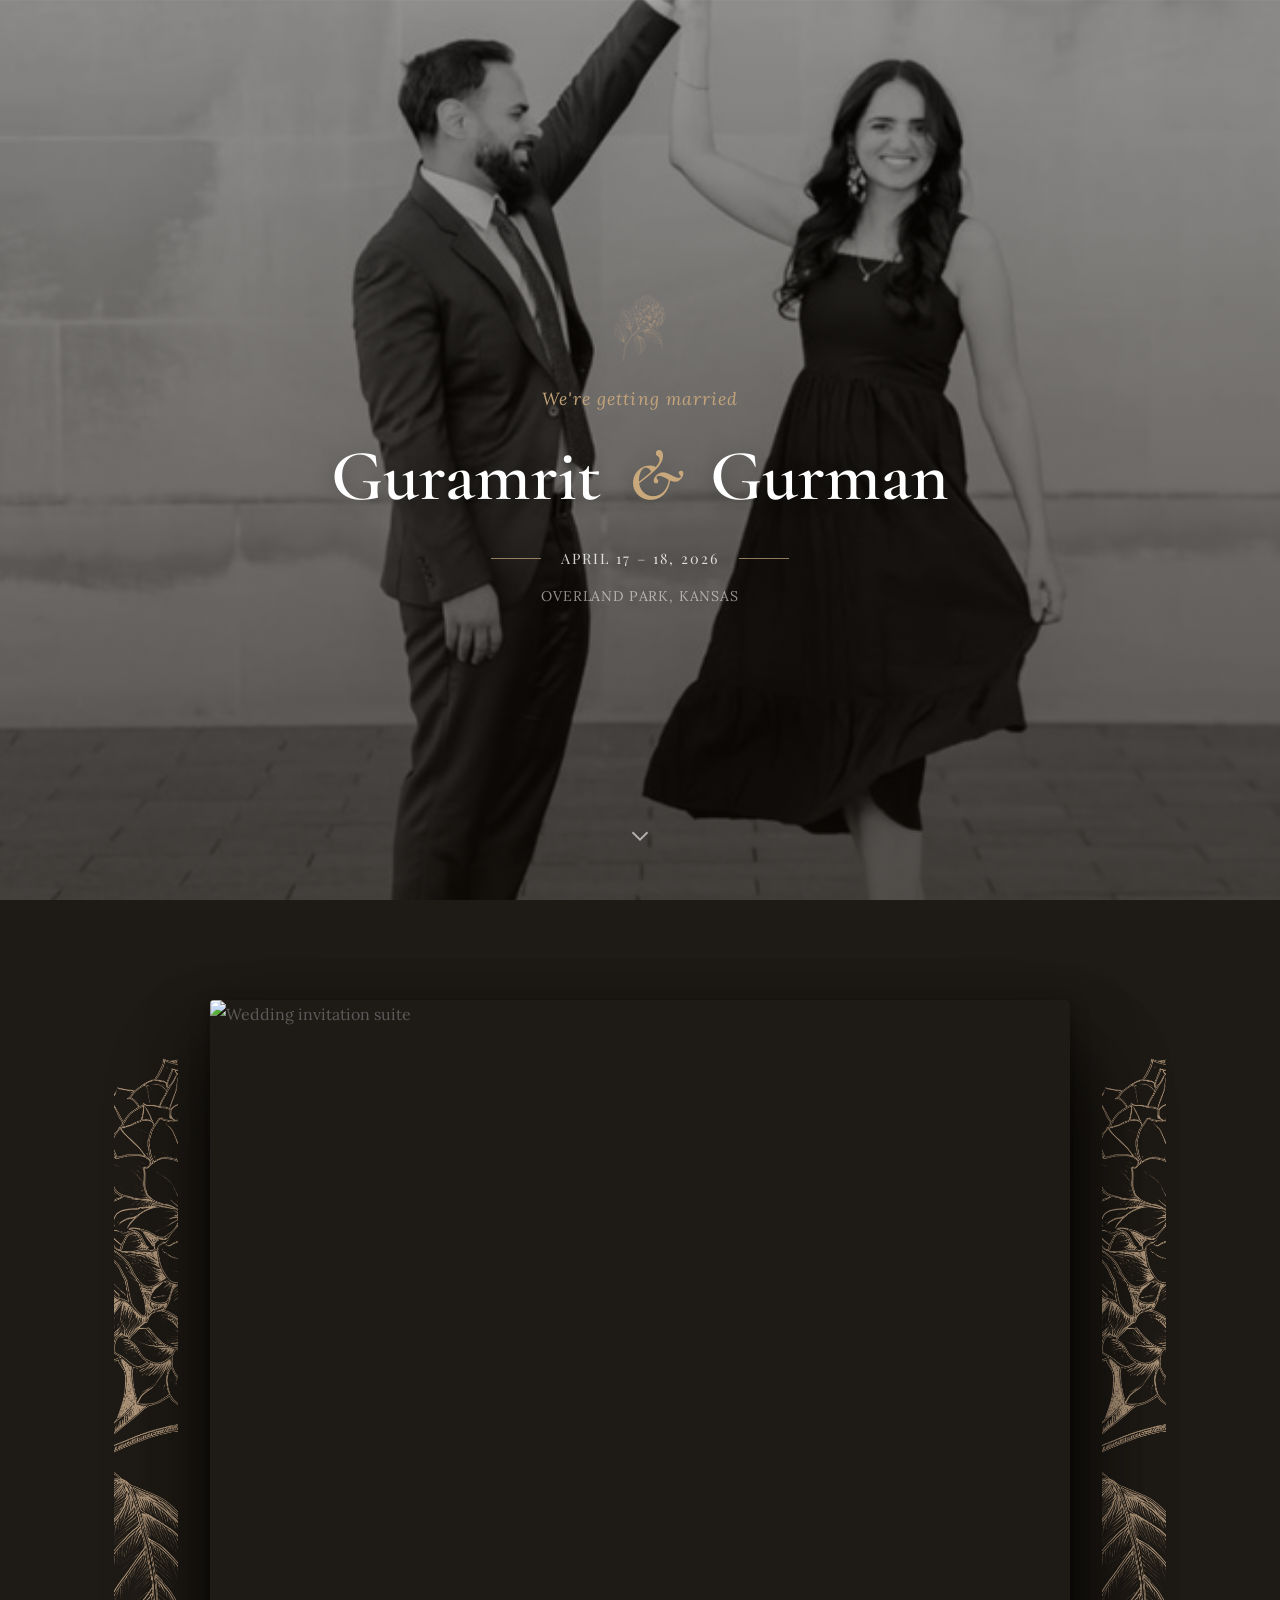
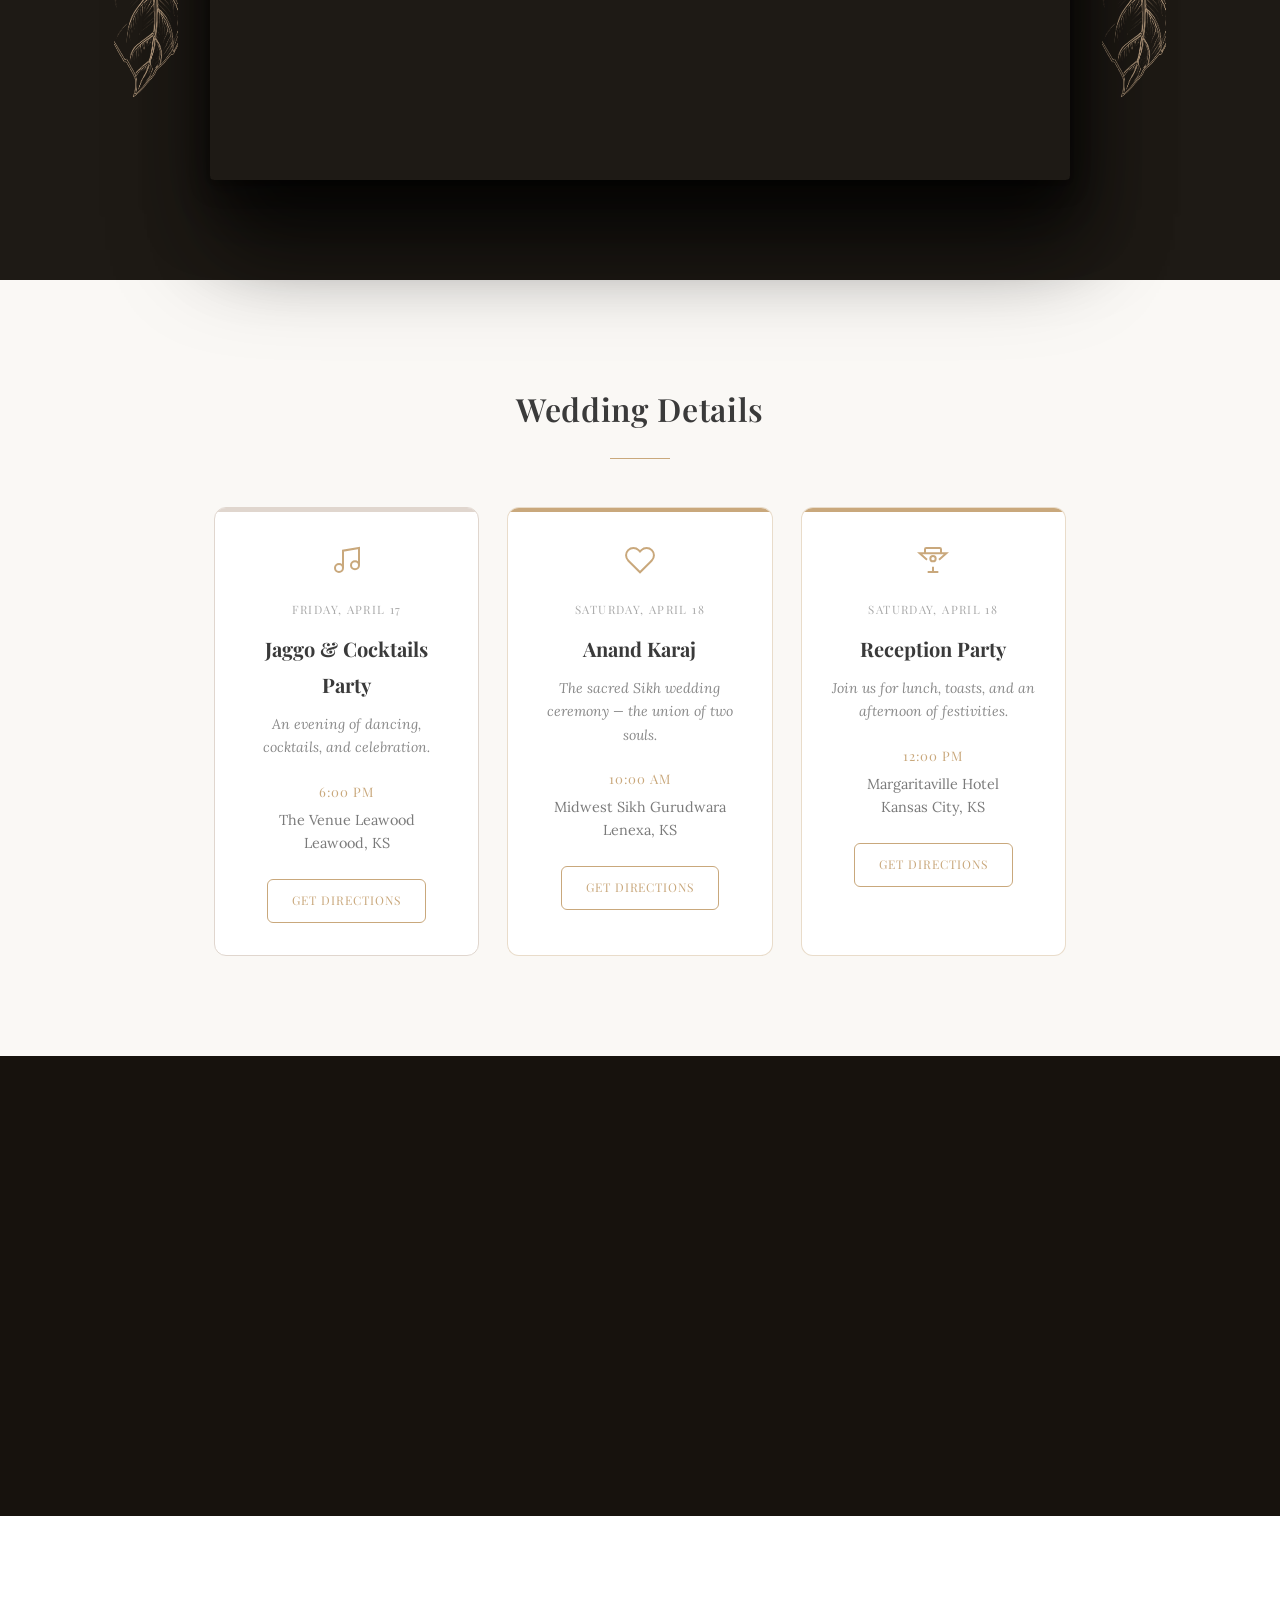
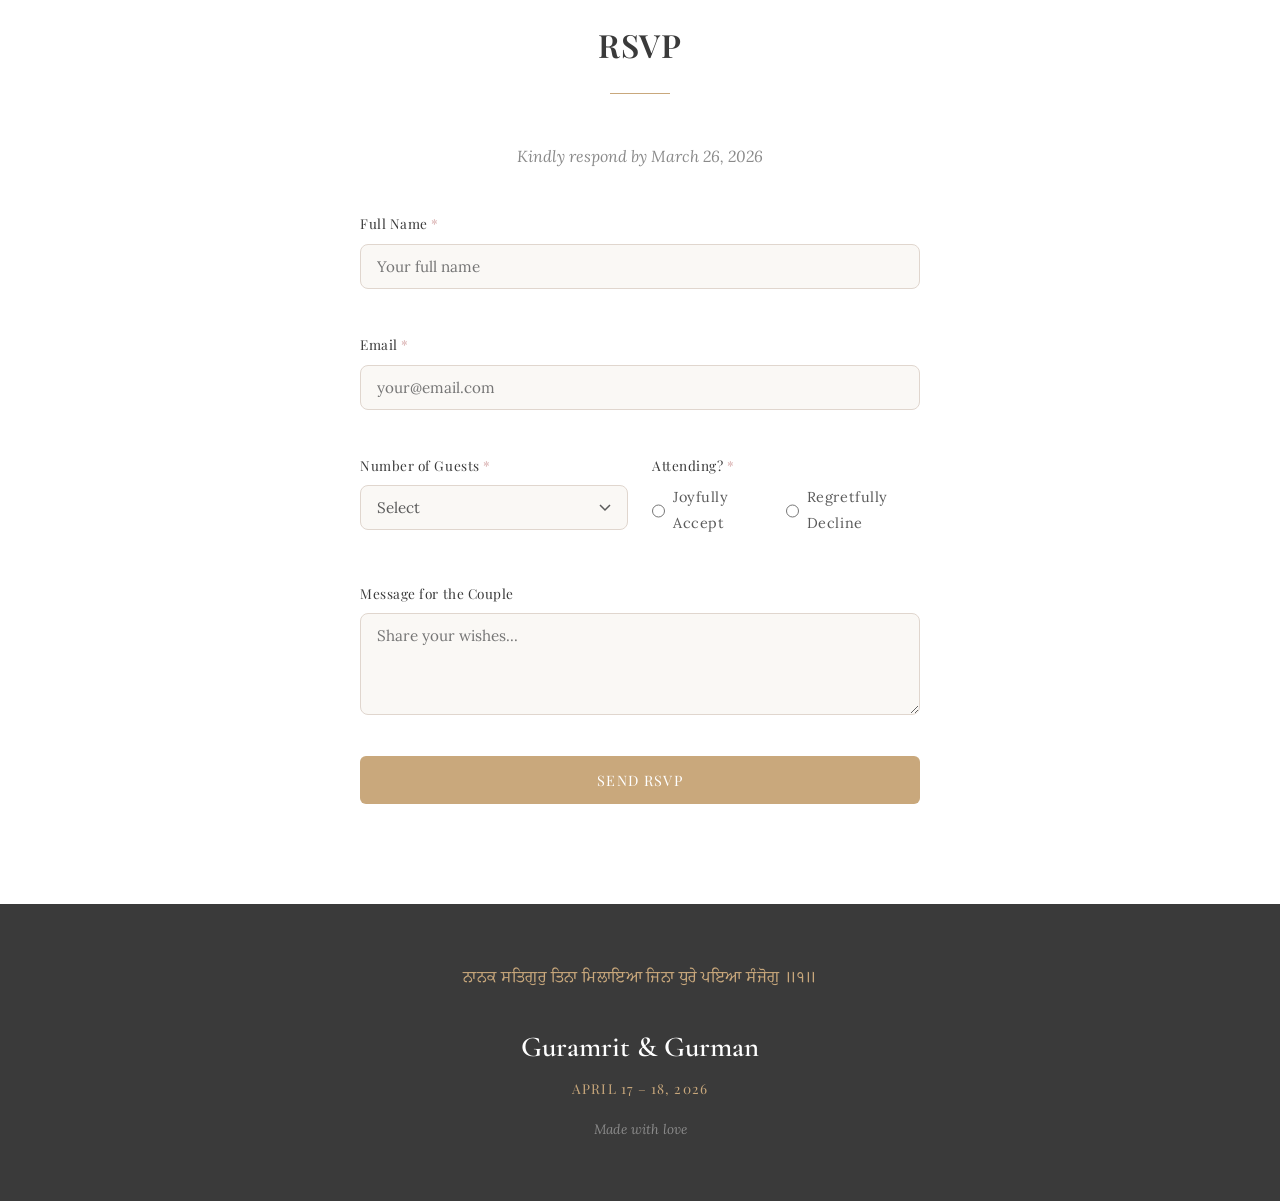
==== commit 625fc4db: "Move Gurbani shabad to top of footer Co-Authored-By: Claude Sonnet 4.6 <noreply@anthropic.com>" ====
--- a/index.html
+++ b/index.html
@@ -178,10 +178,10 @@
 
   <!-- 8. Footer -->
   <footer class="footer">
+    <p class="footer-shabad">ਨਾਨਕ ਸਤਿਗੁਰੁ ਤਿਨਾ ਮਿਲਾਇਆ ਜਿਨਾ ਧੁਰੇ ਪਇਆ ਸੰਜੋਗੁ ॥੧॥</p>
     <p class="footer-names">Guramrit &amp; Gurman</p>
     <p class="footer-date">April 17 &ndash; 18, 2026</p>
     <p class="footer-love">Made with love</p>
-    <p class="footer-shabad">ਨਾਨਕ ਸਤਿਗੁਰੁ ਤਿਨਾ ਮਿਲਾਇਆ ਜਿਨਾ ਧੁਰੇ ਪਇਆ ਸੰਜੋਗੁ ॥੧॥</p>
   </footer>
 
   <script src="js/script.js"></script>
--- a/css/style.css
+++ b/css/style.css
@@ -893,7 +893,7 @@
   font-family: 'Noto Serif Gurmukhi', serif;
   font-size: 1rem;
   color: #c9a87c;
-  margin-top: 28px;
+  margin-bottom: 28px;
   letter-spacing: 0.03em;
   line-height: 1.8;
 }
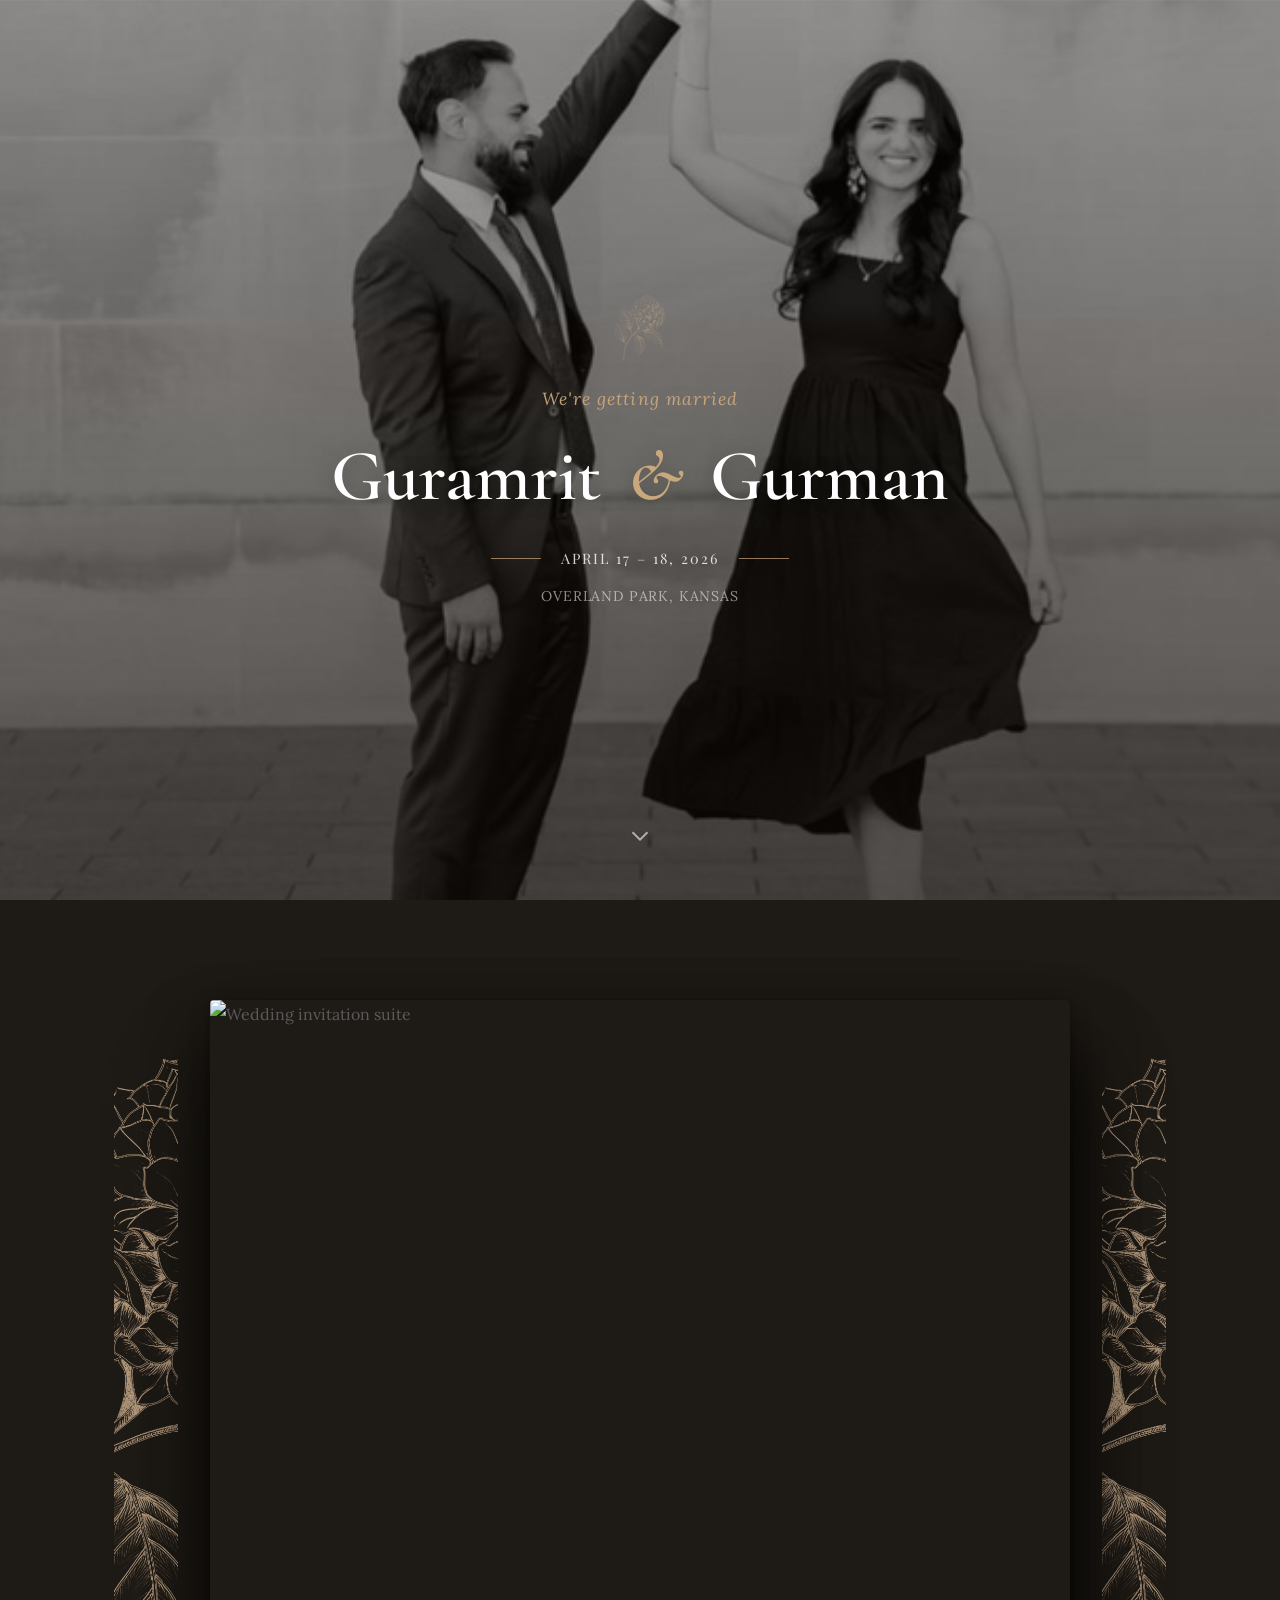
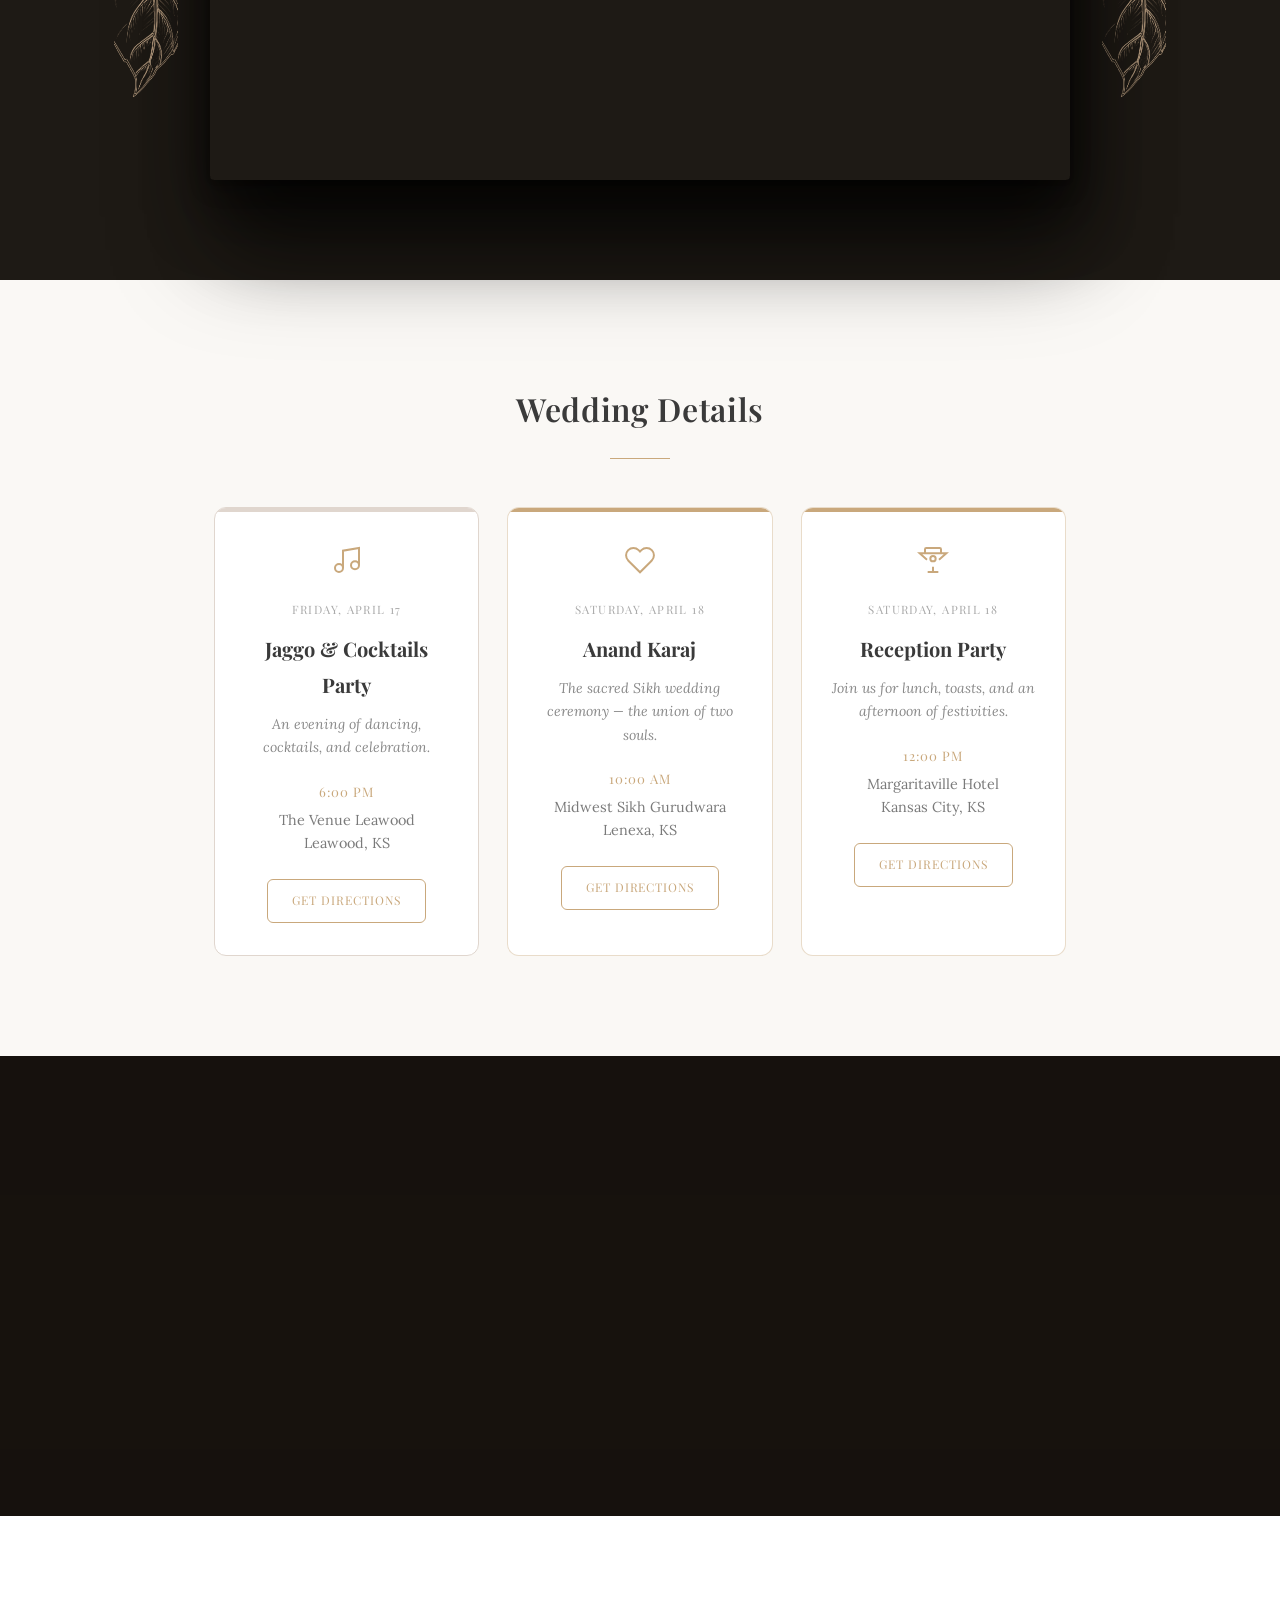
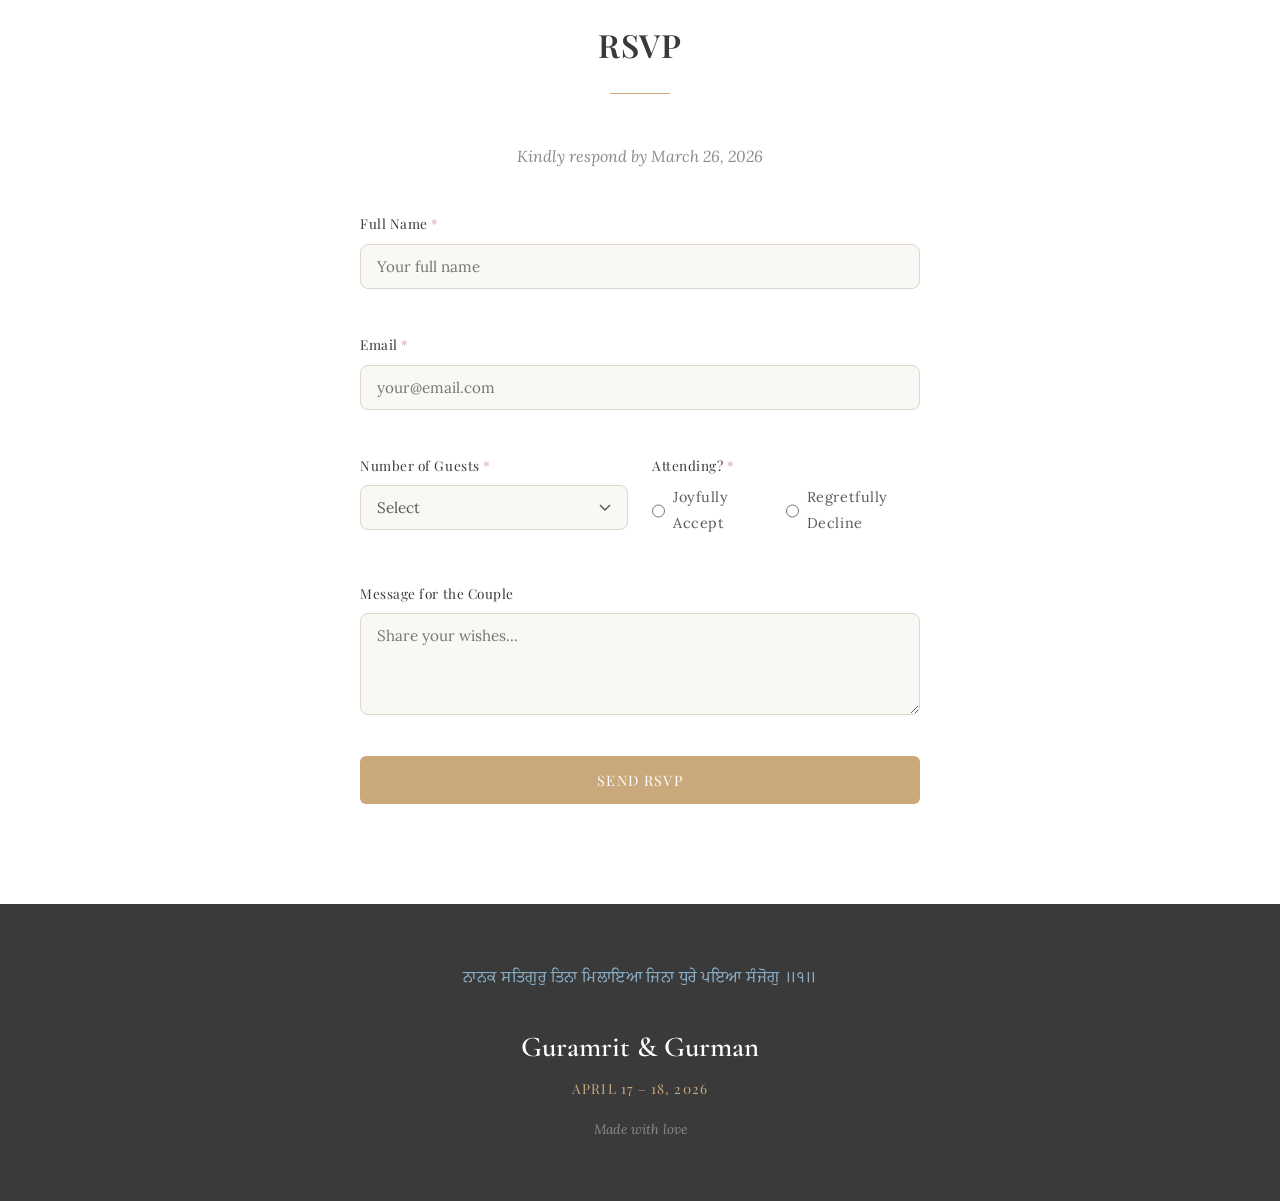
==== commit a1825c62: "Fix fixed background on iOS using position:fixed div Replace background-attachment:fixed on body (br" ====
--- a/index.html
+++ b/index.html
@@ -10,6 +10,7 @@
   <link rel="stylesheet" href="css/style.css">
 </head>
 <body>
+  <div class="bg-fixed"></div>
 
   <!-- Navigation -->
   <nav class="nav" id="nav">
--- a/css/style.css
+++ b/css/style.css
@@ -20,12 +20,21 @@
   font-family: 'Lora', Georgia, serif;
   color: #5a5a5a;
   background-color: #1a1510;
+  line-height: 1.8;
+  -webkit-font-smoothing: antialiased;
+}
+
+.bg-fixed {
+  position: fixed;
+  top: 0;
+  left: 0;
+  width: 100%;
+  height: 100%;
+  z-index: -1;
   background-image: url('../images/gallery/gallery-bw-dancing.jpeg');
-  background-attachment: fixed;
   background-size: cover;
   background-position: center 60%;
-  line-height: 1.8;
-  -webkit-font-smoothing: antialiased;
+  background-repeat: no-repeat;
 }
 
 img {
@@ -479,6 +488,7 @@
 .venue-card-highlight {
   border-color: rgba(201, 168, 124, 0.4);
 }
+
 
 .venue-icon {
   color: #c9a87c;
@@ -892,7 +902,7 @@
 .footer-shabad {
   font-family: 'Noto Serif Gurmukhi', serif;
   font-size: 1rem;
-  color: #c9a87c;
+  color: #8aafc8;
   margin-bottom: 28px;
   letter-spacing: 0.03em;
   line-height: 1.8;
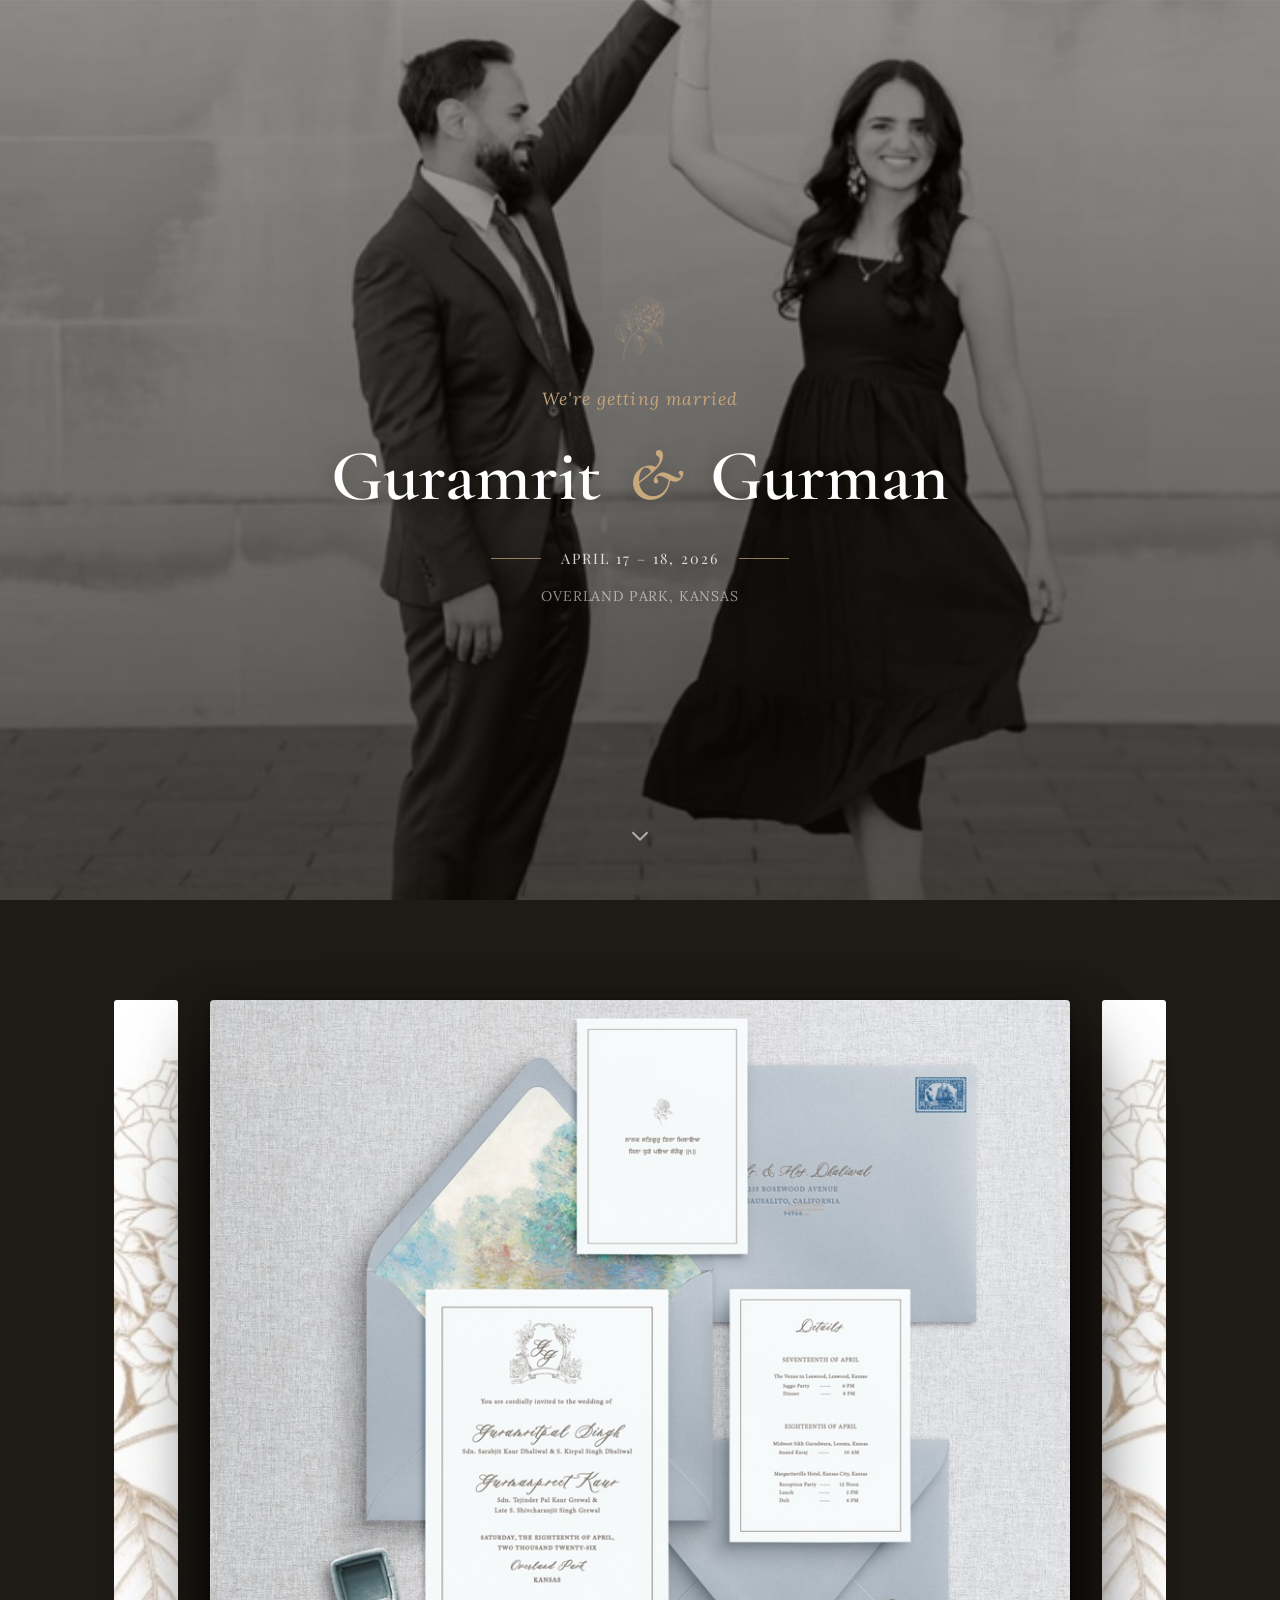
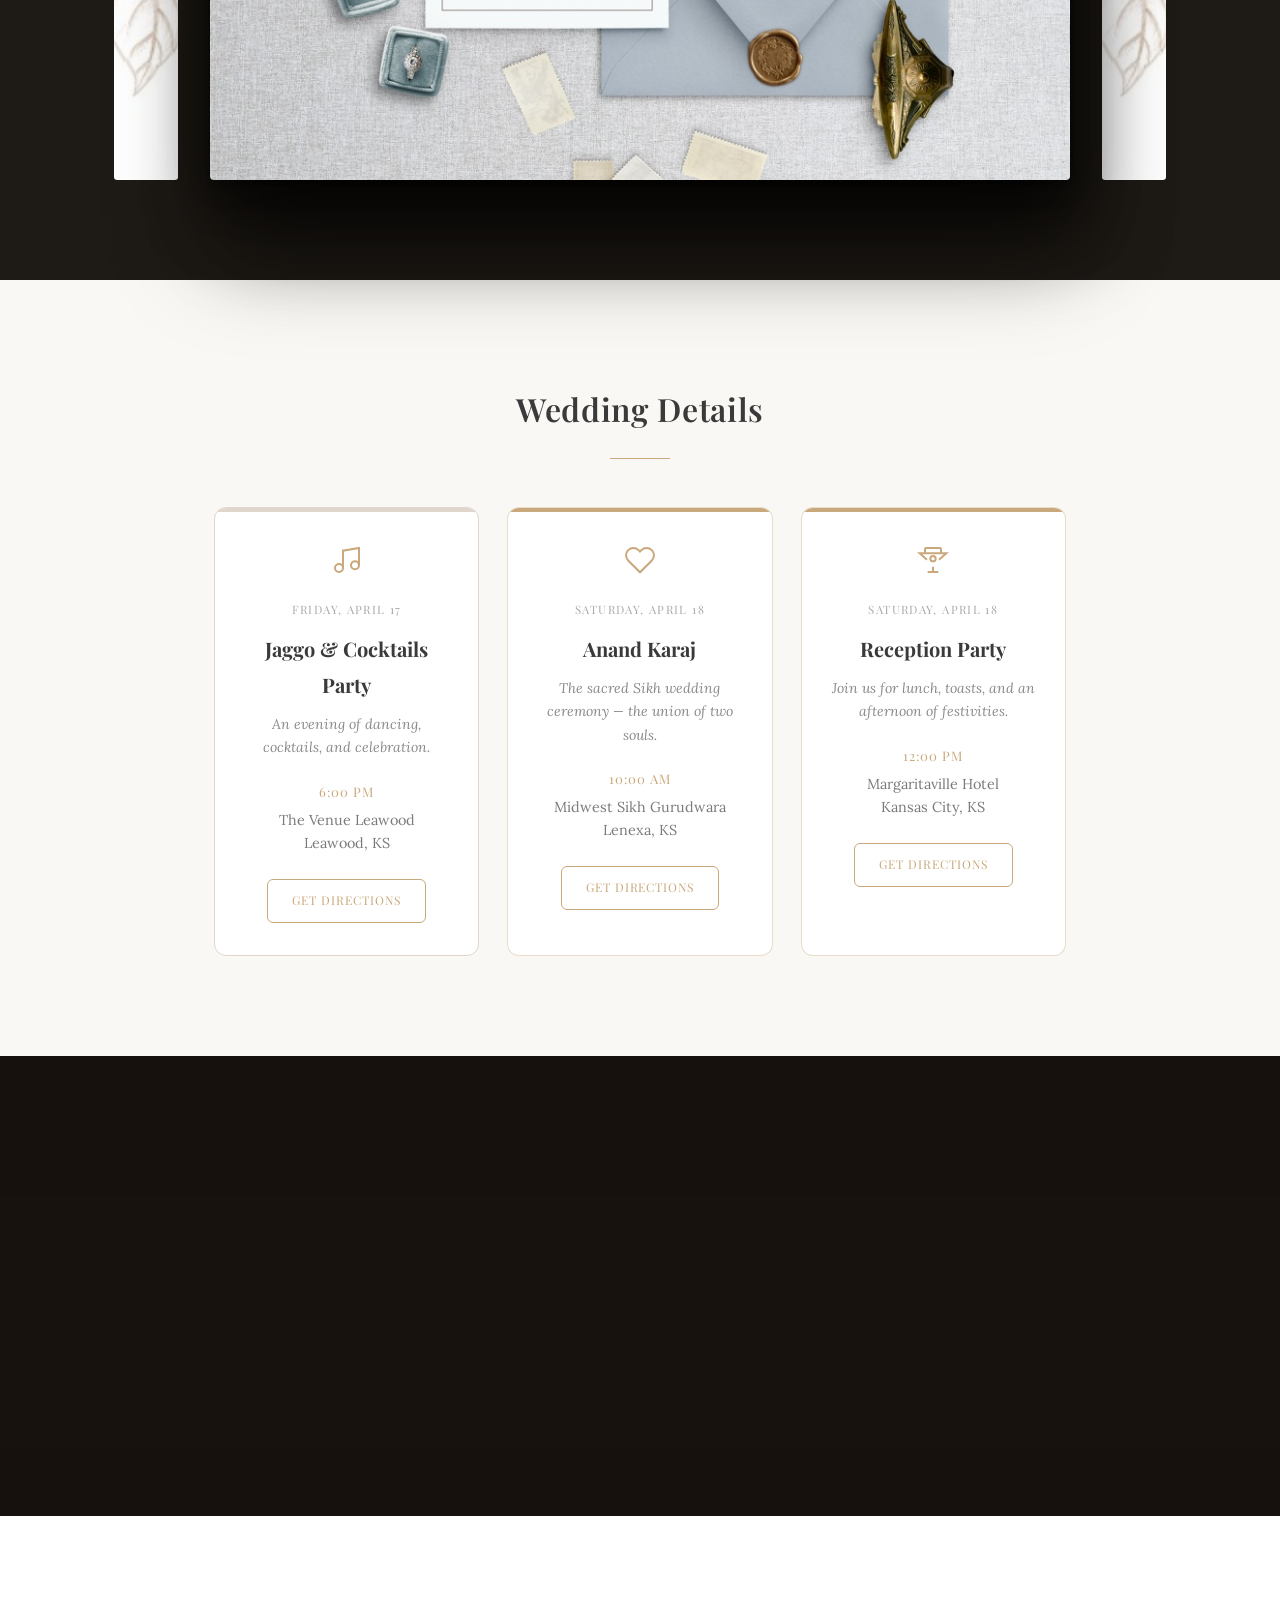
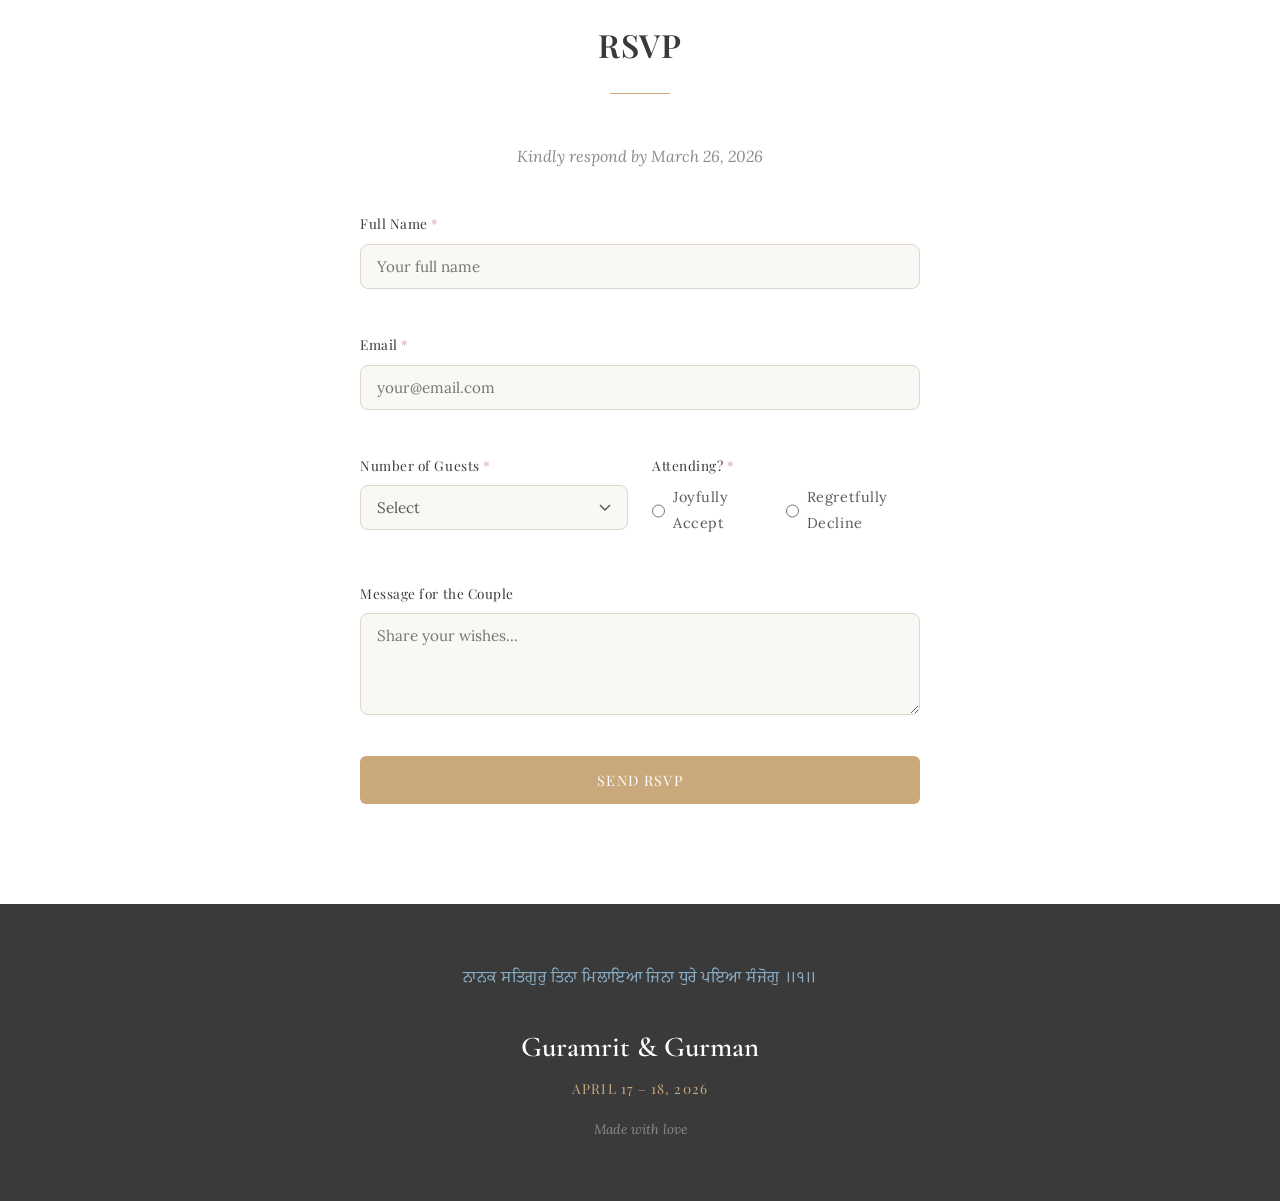
==== commit 40da2c81: "Optimize images for mobile and add invitation lightbox - Create desktop (537KB) and mobile (83KB) ve" ====
--- a/index.html
+++ b/index.html
@@ -43,11 +43,24 @@
 
   <!-- 2. Invitation Suite -->
   <div class="invitation-suite" id="invitation">
-    <div class="invitation-side-block"><img src="images/32.png" alt="" aria-hidden="true"></div>
-    <div class="invitation-suite-card fade-in">
-      <img src="images/custom-invitation.png" alt="Wedding invitation suite">
-    </div>
-    <div class="invitation-side-block"><img src="images/32.png" alt="" aria-hidden="true"></div>
+    <div class="invitation-side-block">
+      <picture>
+        <source media="(max-width: 768px)" srcset="images/32-mobile.jpg">
+        <img src="images/32-desktop.jpg" alt="" aria-hidden="true">
+      </picture>
+    </div>
+    <div class="invitation-suite-card fade-in" id="invitationCard">
+      <picture>
+        <source media="(max-width: 768px)" srcset="images/custom-invitation-mobile.jpg">
+        <img src="images/custom-invitation-desktop.jpg" alt="Wedding invitation suite">
+      </picture>
+    </div>
+    <div class="invitation-side-block">
+      <picture>
+        <source media="(max-width: 768px)" srcset="images/32-mobile.jpg">
+        <img src="images/32-desktop.jpg" alt="" aria-hidden="true">
+      </picture>
+    </div>
   </div>
 
   <!-- 3. Wedding Details -->
@@ -185,6 +198,12 @@
     <p class="footer-love">Made with love</p>
   </footer>
 
+  <!-- Lightbox -->
+  <div class="lightbox" id="lightbox">
+    <button class="lightbox-close" id="lightboxClose" aria-label="Close">&times;</button>
+    <img src="images/custom-invitation-desktop.jpg" alt="Wedding invitation suite" class="lightbox-img">
+  </div>
+
   <script src="js/script.js"></script>
 </body>
 </html>
--- a/css/style.css
+++ b/css/style.css
@@ -795,6 +795,7 @@
 }
 
 .invitation-suite-card {
+  cursor: zoom-in;
   max-width: 860px;
   width: 100%;
   border-radius: 4px;
@@ -1006,3 +1007,47 @@
     grid-auto-rows: 150px;
   }
 }
+
+/* ========================================
+   Lightbox
+   ======================================== */
+.lightbox {
+  display: none;
+  position: fixed;
+  inset: 0;
+  z-index: 999;
+  background: rgba(10, 7, 4, 0.95);
+  align-items: center;
+  justify-content: center;
+  padding: 24px;
+  cursor: zoom-out;
+}
+
+.lightbox.open {
+  display: flex;
+}
+
+.lightbox-img {
+  max-width: 100%;
+  max-height: 90vh;
+  object-fit: contain;
+  border-radius: 4px;
+  box-shadow: 0 32px 80px rgba(0, 0, 0, 0.6);
+}
+
+.lightbox-close {
+  position: absolute;
+  top: 20px;
+  right: 24px;
+  background: none;
+  border: none;
+  color: rgba(255, 255, 255, 0.7);
+  font-size: 2.5rem;
+  cursor: pointer;
+  line-height: 1;
+  transition: color 0.2s;
+}
+
+.lightbox-close:hover {
+  color: #ffffff;
+}
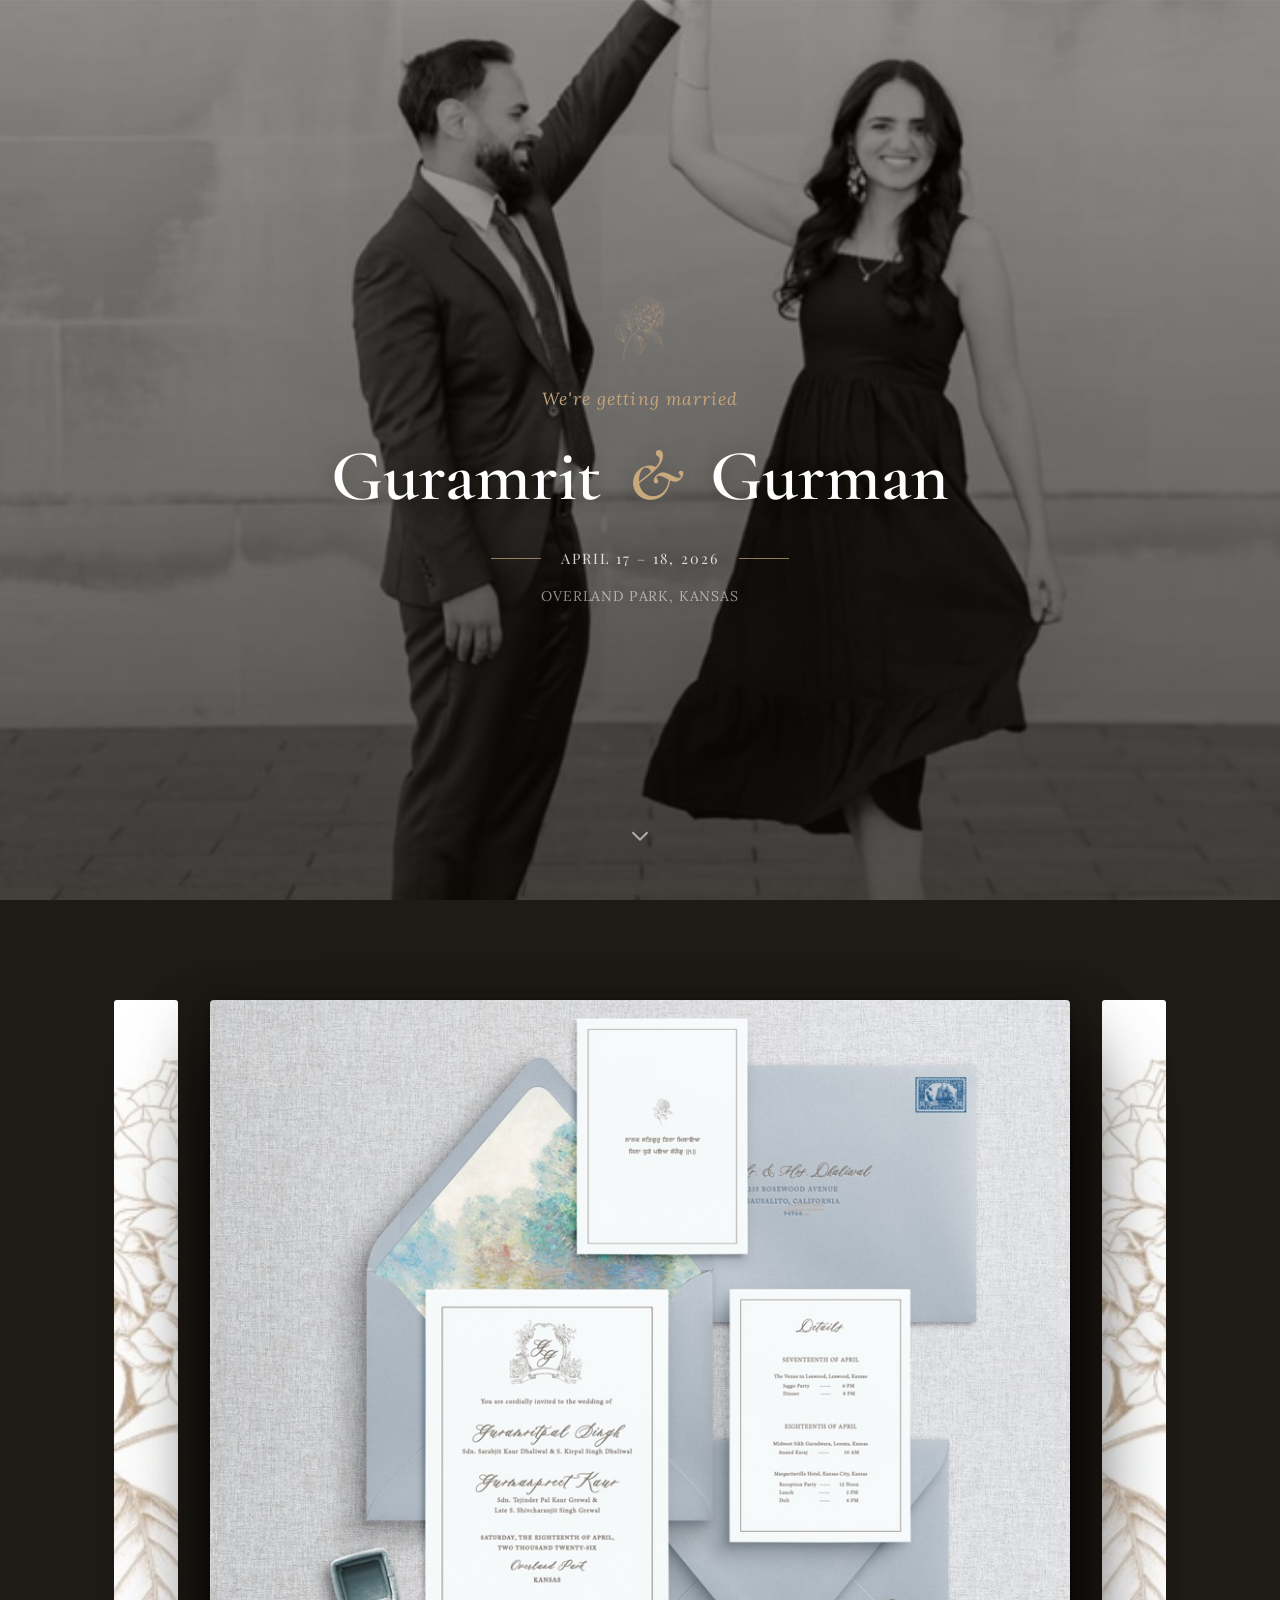
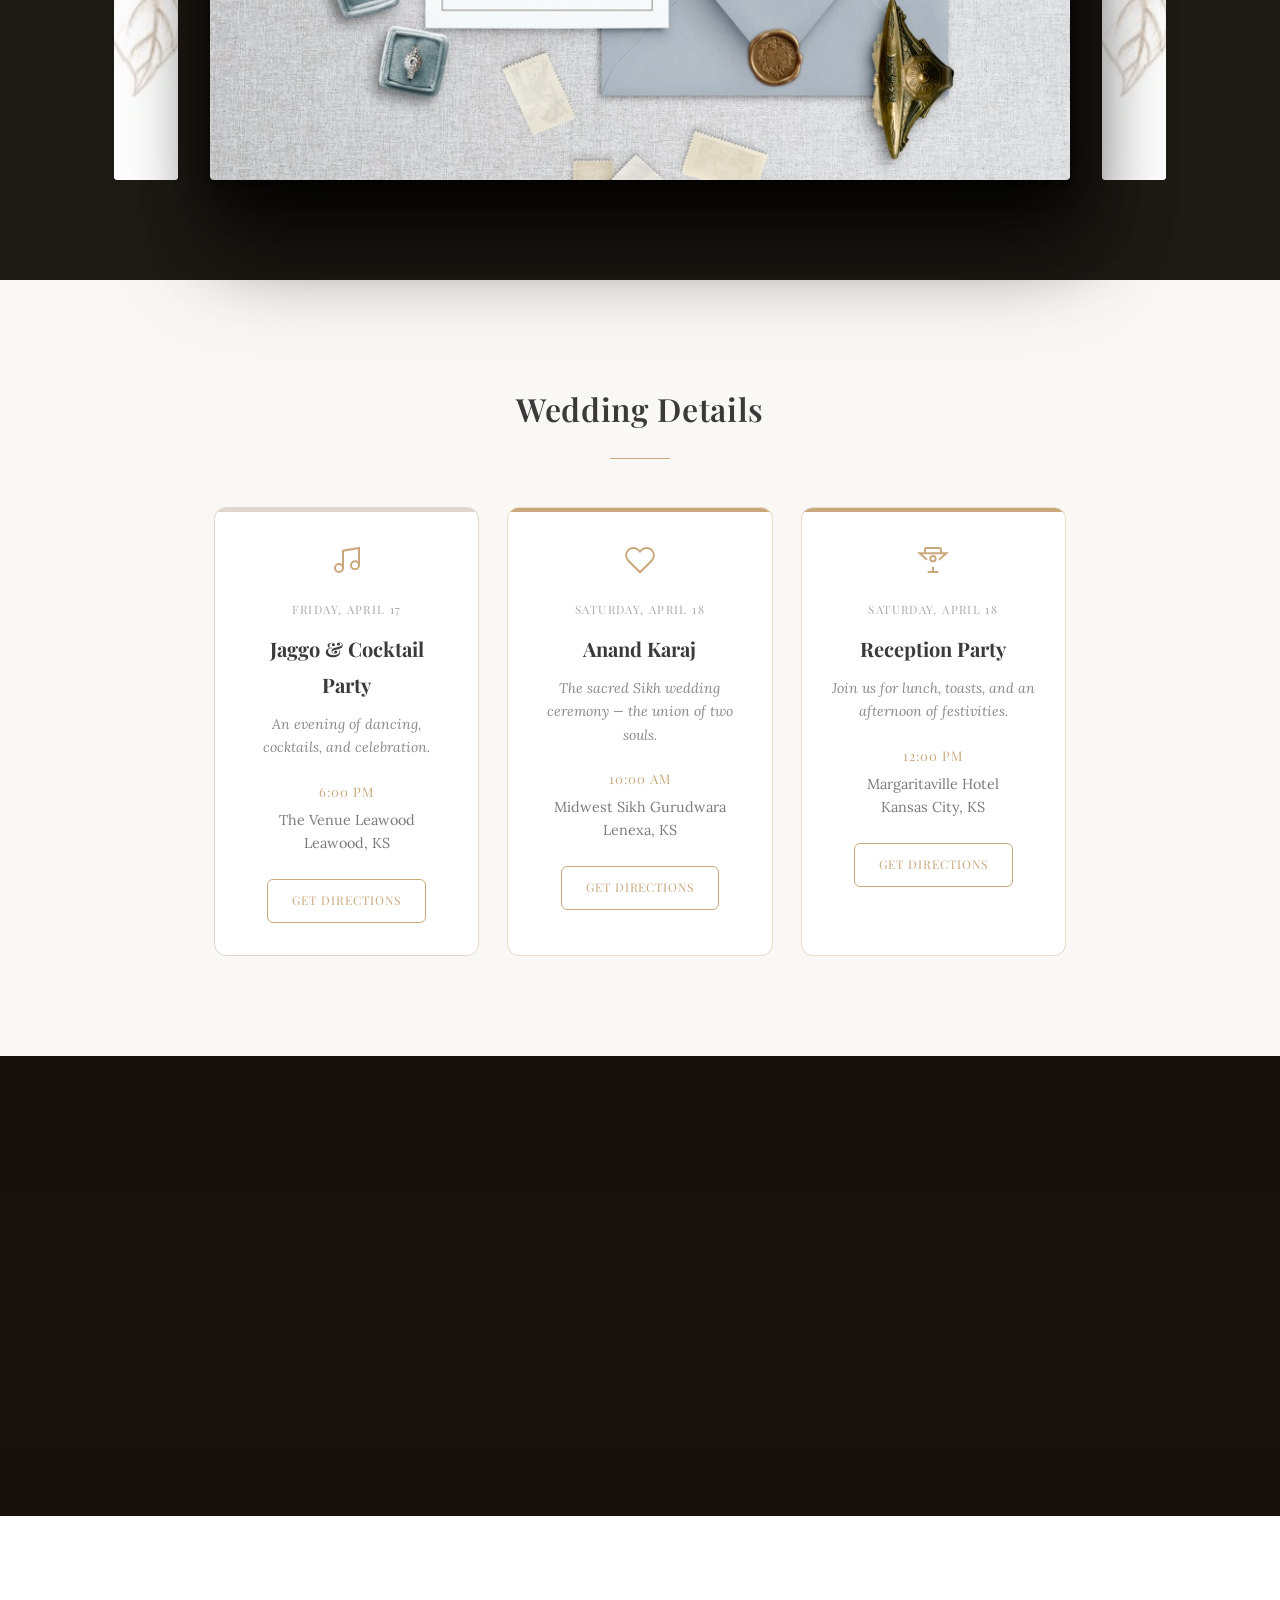
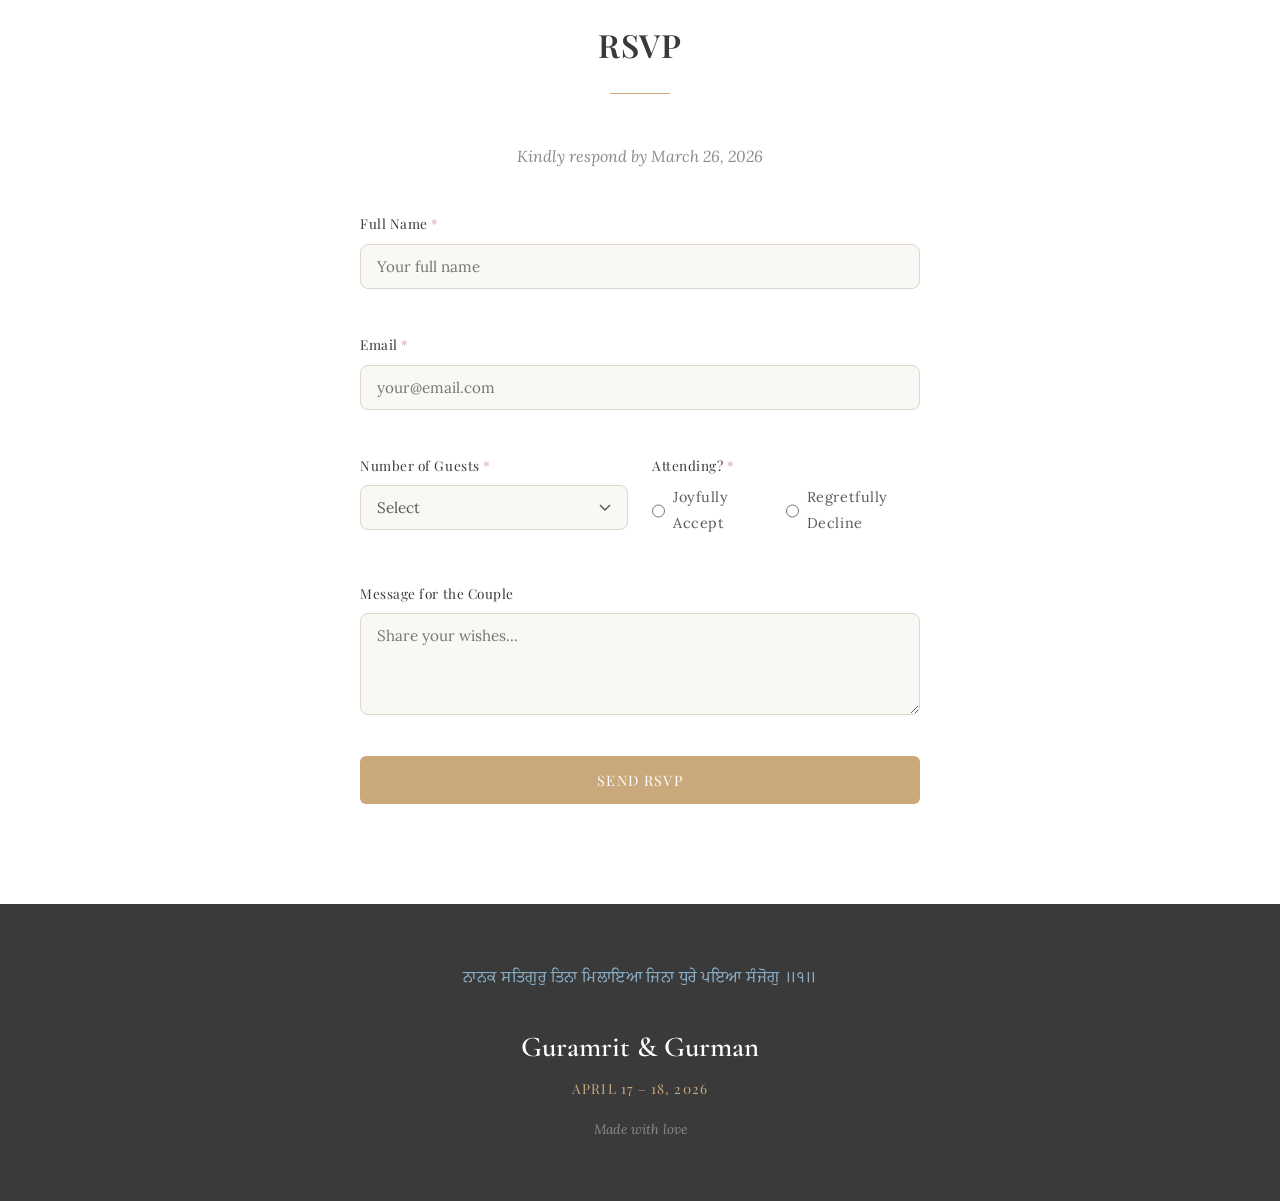
==== commit 0718e83d: "Fix spelling: Cocktails → Cocktail Co-Authored-By: Claude Sonnet 4.6 <noreply@anthropic.com>" ====
--- a/index.html
+++ b/index.html
@@ -80,7 +80,7 @@
             </svg>
           </div>
           <div class="venue-day">Friday, April 17</div>
-          <h3>Jaggo &amp; Cocktails Party</h3>
+          <h3>Jaggo &amp; Cocktail Party</h3>
           <p class="venue-desc">An evening of dancing, cocktails, and celebration.</p>
           <p class="venue-time">6:00 PM</p>
           <p class="venue-address">The Venue Leawood<br>Leawood, KS</p>
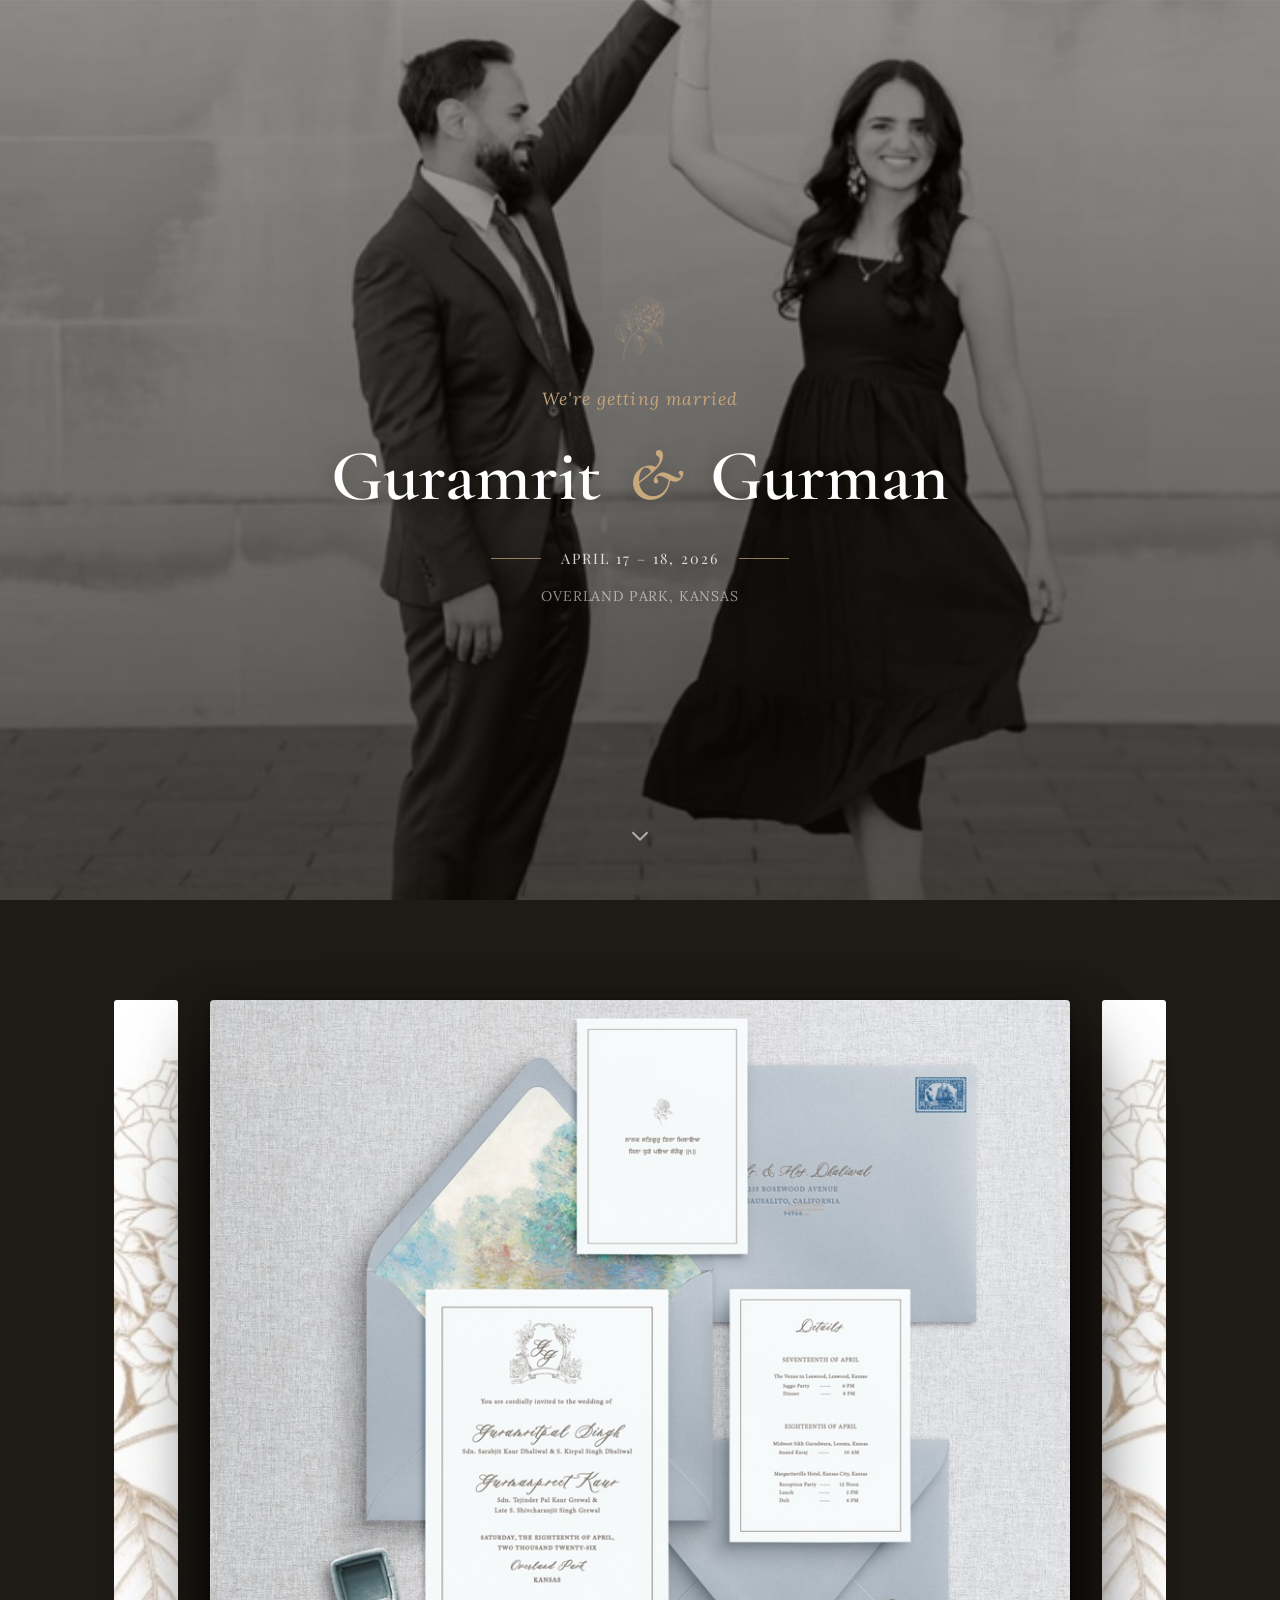
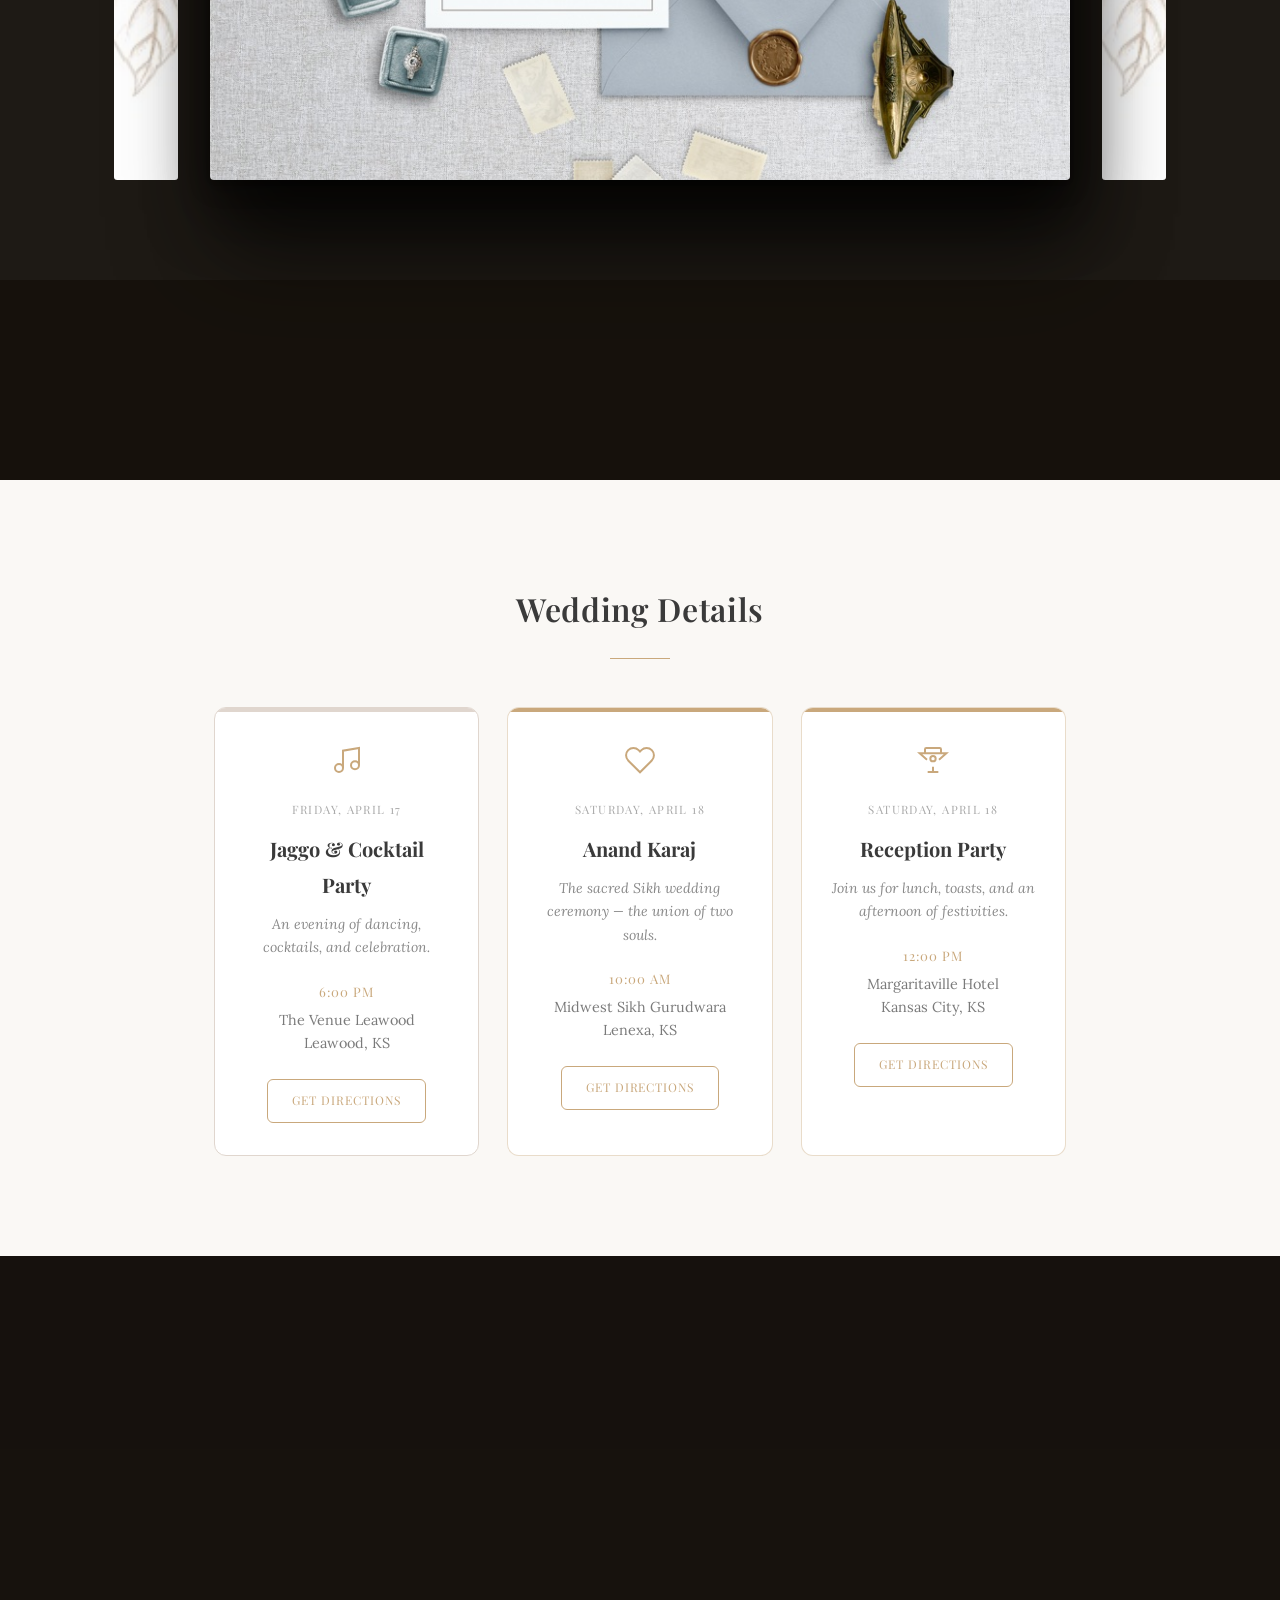
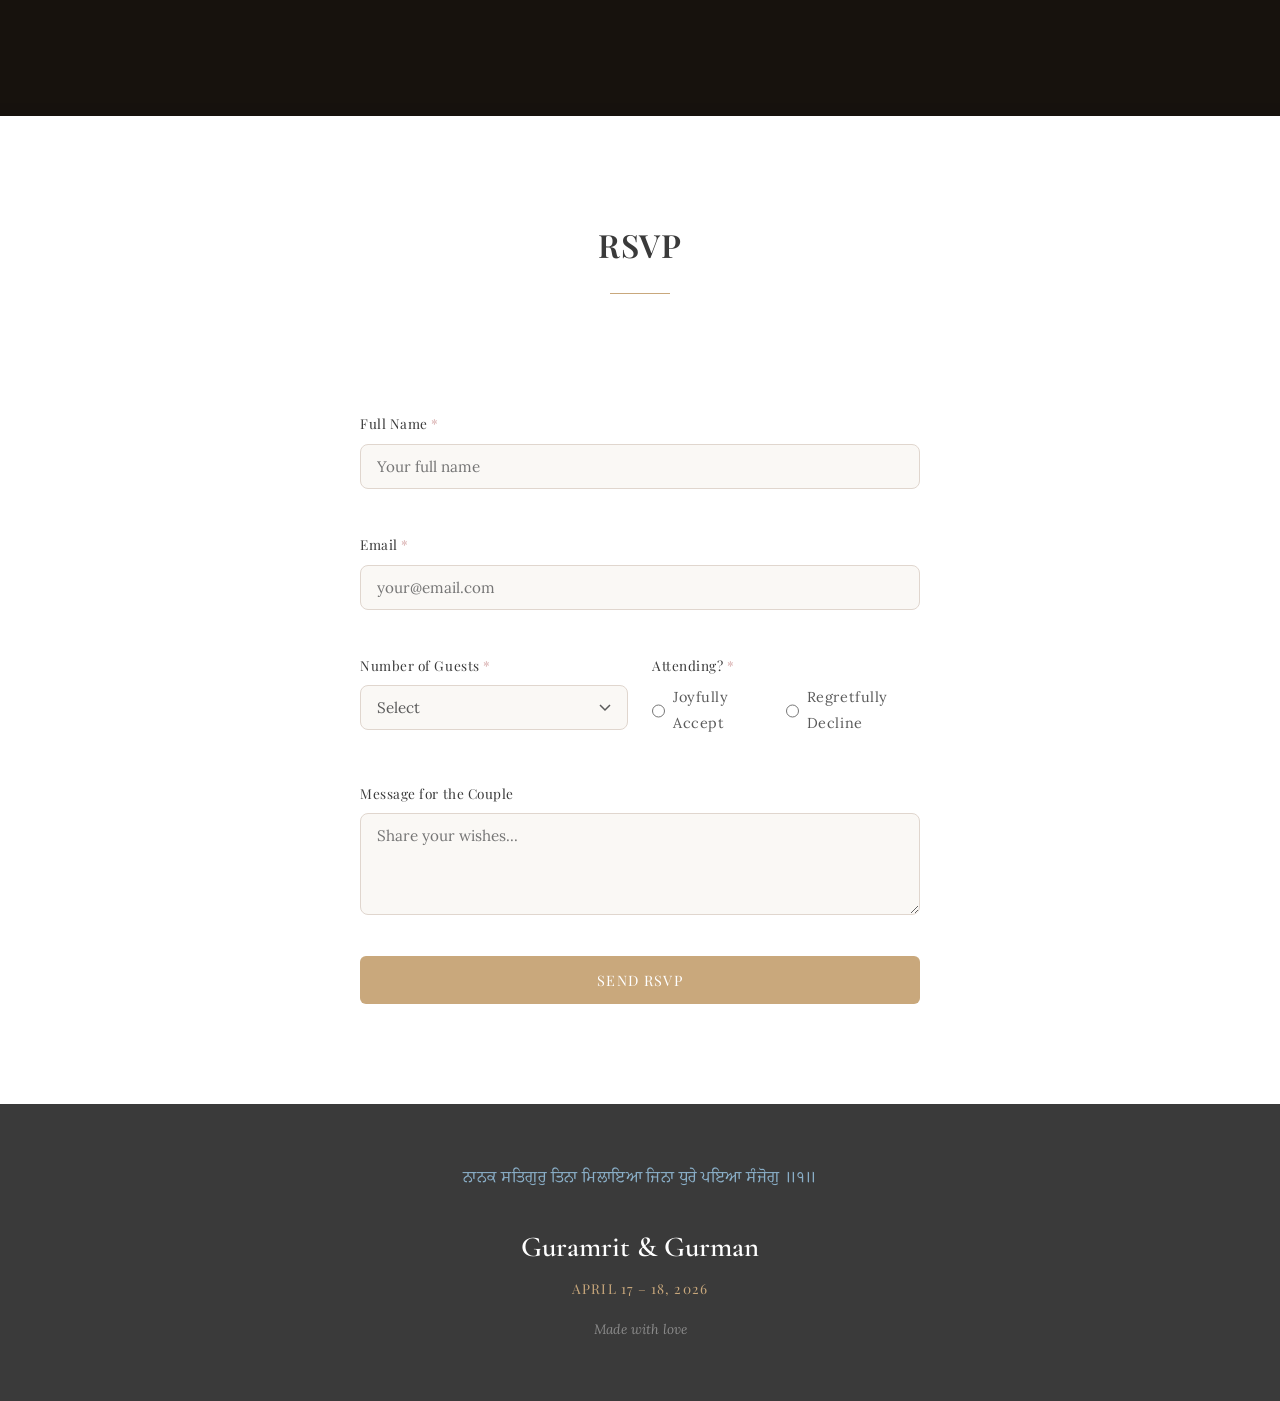
==== commit b3e5be27: "Add photo peek between invitation and wedding details Co-Authored-By: Claude Sonnet 4.6 <noreply@ant" ====
--- a/index.html
+++ b/index.html
@@ -63,6 +63,9 @@
     </div>
   </div>
 
+  <!-- Photo Peek -->
+  <div class="photo-peek"></div>
+
   <!-- 3. Wedding Details -->
   <section class="section section-ivory" id="details">
     <div class="container">
--- a/css/style.css
+++ b/css/style.css
@@ -851,6 +851,22 @@
 }
 
 /* ========================================
+   Photo Peek
+   ======================================== */
+.photo-peek {
+  height: 200px;
+  position: relative;
+}
+
+.photo-peek::before {
+  content: '';
+  position: absolute;
+  inset: 0;
+  background: rgba(15, 10, 5, 0.3);
+  pointer-events: none;
+}
+
+/* ========================================
    Photo Band
    ======================================== */
 .photo-band {
